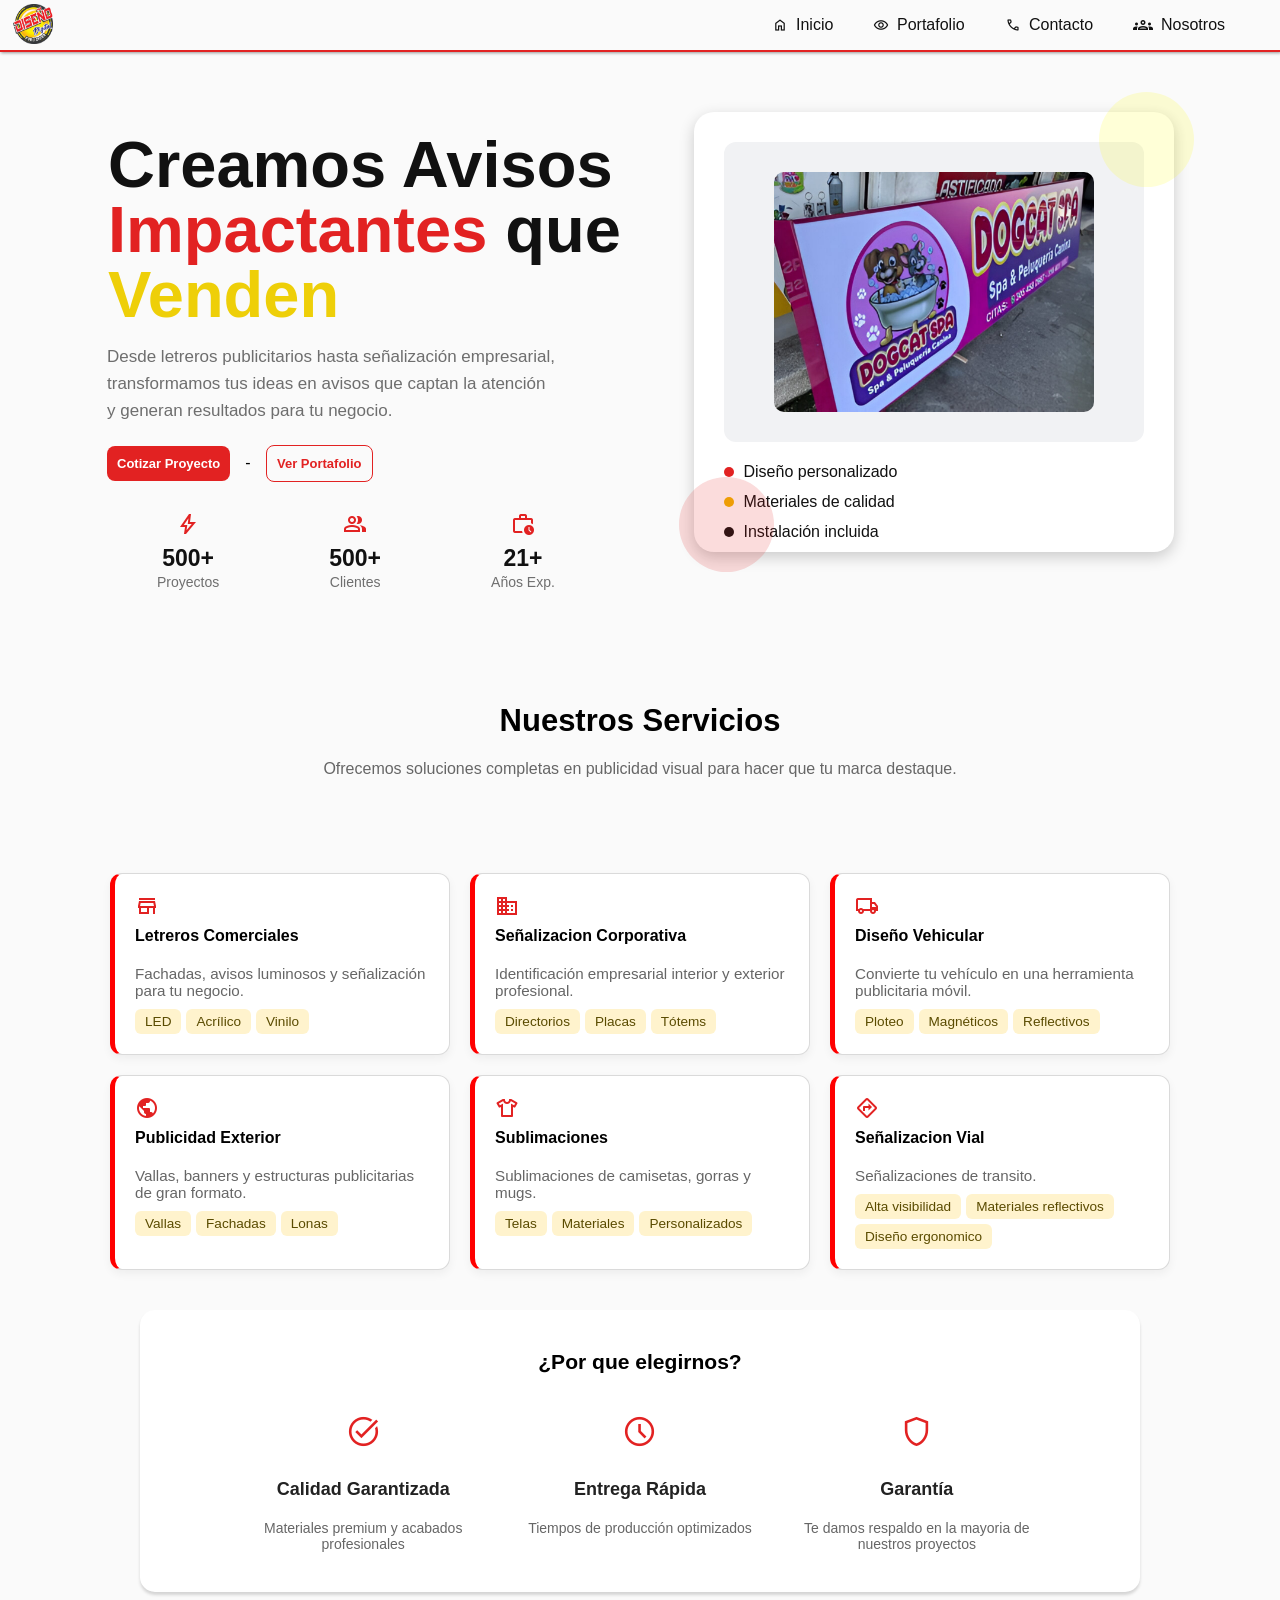
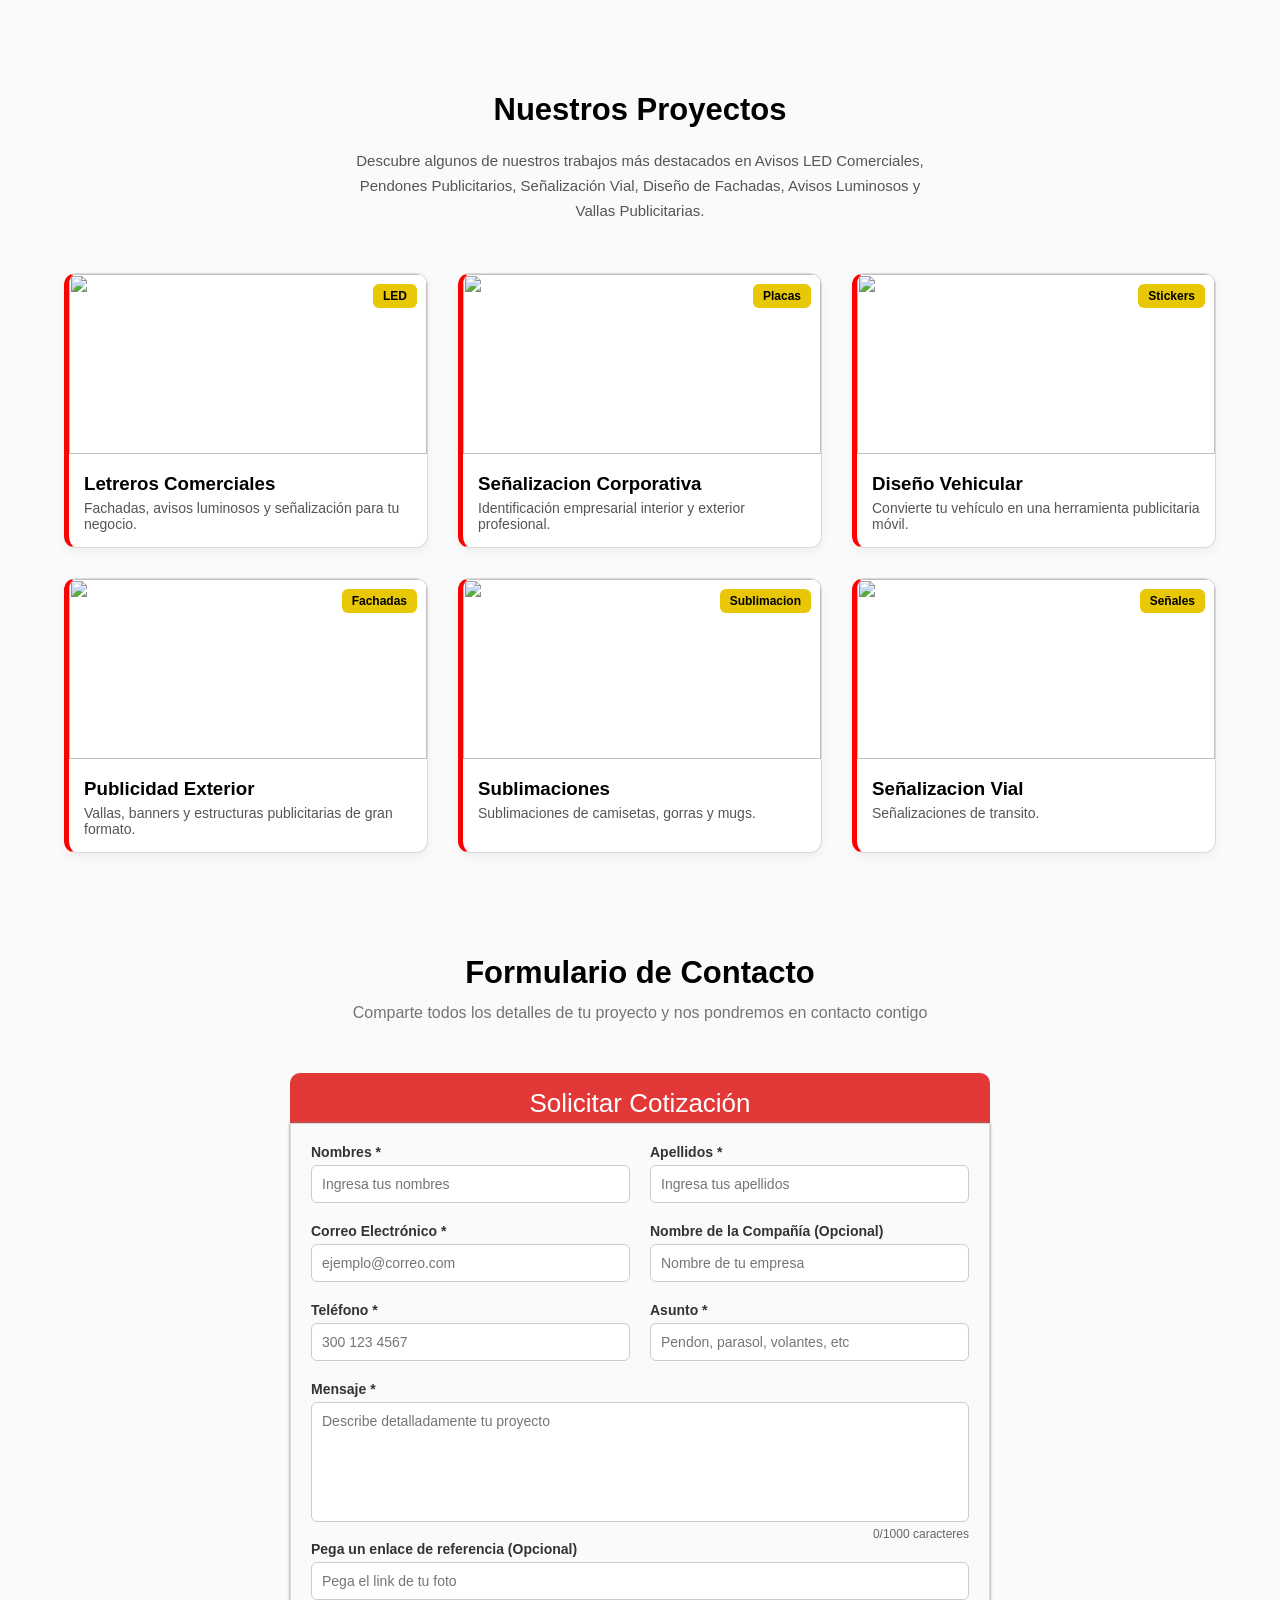
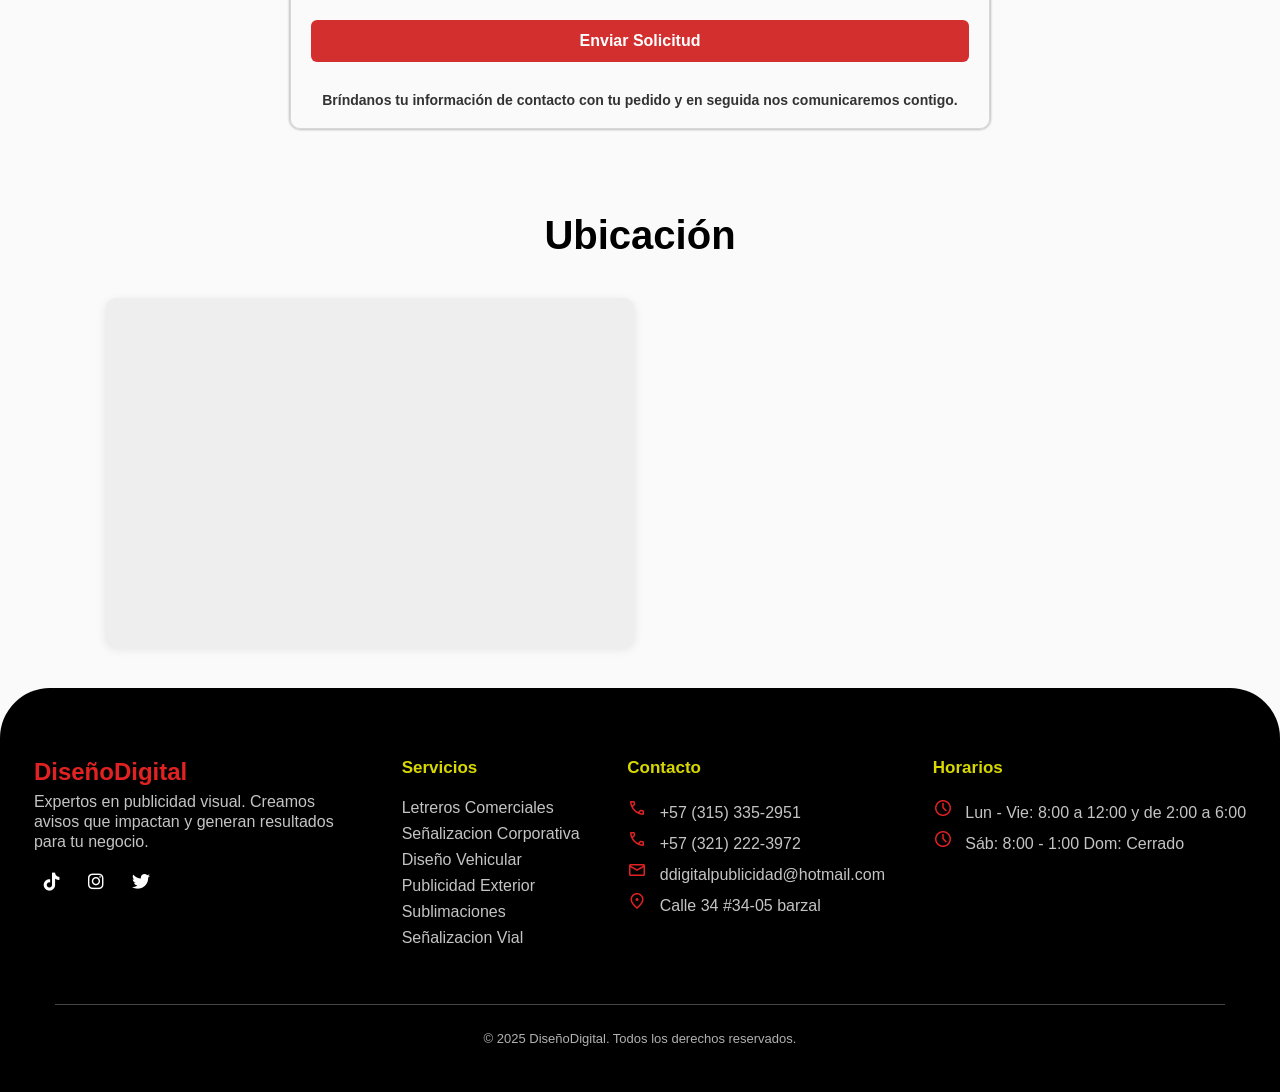
==== index.html @ 22e6c3ff "first commit" ====
<!DOCTYPE html>
<html lang="es">
<head>
    <meta charset="UTF-8">
    <meta name="viewport" content="width=device-width, initial-scale=1.0">
    <meta name="description" content="Agencia de Diseño digital empresa especializada en crear publicidad para tu empresa. Creamos experiencias únicas para tu marca.">
    <meta name="keywords" content="publicidad, marketing, marca, exposicion, llamativos, letreros, avisos, pendones, Señalizacion, diseño">
    <meta name="robots" content="index, follow">
    <meta name="author" content="Diseño Digital">
    <meta name="publisher" content="Diseño Digital">
    <!-- <link rel="canonical" href="https://tudominio.com/"> --> <!-- !IMPORTANTE -->
    <link href="https://fonts.googleapis.com/css2?family=Material+Symbols+Outlined" rel="stylesheet">
    <link href="https://unpkg.com/phosphor-icons@1.4.2/src/css/icons.css" rel="stylesheet">
    <title>Diseño Digital | Inicio</title>
    <script src="https://cdn.jsdelivr.net/npm/emailjs-com@3/dist/email.min.js"></script>
    <link rel="shortcut icon" href="/Imagenes/Logo.webp" type="image/x-icon">
    <link rel="stylesheet" href="https://cdnjs.cloudflare.com/ajax/libs/font-awesome/6.4.0/css/all.min.css">
    <link rel="stylesheet" href="/Styles/globals.css">
</head>
<body>
<!-- ?Comienza el header -->
<header class="head">
    <div class="logo">
        <a href="index.html">
            <img src="Imagenes/Logo-removebg-preview.webp" alt="">
        </a>
    </div>
    <nav class="navbar">
        <ul class="nav-links">
            <li><a href="index.html"><span class="material-symbols-outlined">home</span> Inicio</a></li>
            <li><a href="Portafolio.html"><span class="material-symbols-outlined">visibility</span> Portafolio</a></li>
            <li><a href="Contacto.html"><span class="material-symbols-outlined">call</span> Contacto</a></li>
            <li><a href="Nosotros.html"><span class="material-symbols-outlined">groups</span> Nosotros</a></li>
        </ul>
    </nav>
</header>
<!-- ?Termina el header -->
<!-- ?Comienza el section hero -->
    <section class="hero">
        <div class="container">
            <div class="hero-text">
                <h1 class="h1">
                Creamos Avisos<br>
                <span class="red">Impactantes</span> que<br>
                <span class="yellow">Venden</span>
                </h1>
                <p class="p-descripcion">
                    Desde letreros publicitarios hasta señalización empresarial,<br>
                    transformamos tus ideas en avisos que captan la atención<br>
                    y generan resultados para tu negocio.
                </p>
                <div class="buttons">
                    <a href="#Formulario" class="btn-primary">Cotizar Proyecto</a>
                    -
                    <a href="Portafolio.html" class="btn-outline">Ver Portafolio</a>
                </div>
                <div class="stats">
                    <div>
                        <span class="material-symbols-outlined">bolt</span>
                        <h2>500+</h2>
                        <p>Proyectos</p>
                    </div>
                    <div>
                        <span class="material-symbols-outlined">group</span>
                        <h2>500+</h2>
                        <p>Clientes</p>
                    </div>
                    <div>
                        <span class="material-symbols-outlined">work_history</span>
                        <h2>21+</h2>
                        <p>Años Exp.</p>
                    </div>
                </div>
            </div>
            <div class="hero-image">
                <div class="image-box">
                    <div class="image-placeholder">
                        <img class="img-prueba" src="Imagenes/prueba de imagen (1).jpg" alt="">
                        <!-- <img class="img-prueba" src="Imagenes/Logo-removebg-preview.webp"> -->
                    </div>
                    <div class="circulos">
                        <div class="rojo"></div>
                        <div class="amarillo"></div>
                    </div>
                    <ul class="features">
                        <li><span class="dot red-dot"></span> Diseño personalizado</li>
                        <li><span class="dot yellow-dot"></span> Materiales de calidad</li>
                        <li><span class="dot black-dot"></span> Instalación incluida</li>
                    </ul>
                </div>
            </div>
        </div>
    </section>
<!-- ?Termina el section hero -->
<!-- ?Comienza section servicios -->
<section>
    <div class="container">
        <div class="servicios-titulo">
            <h2>Nuestros Servicios</h2>
            <p>Ofrecemos soluciones completas en publicidad visual para hacer que tu marca destaque.</p>
        </div>
        <div class="servicios">
            <div class="card">
                <div class="material-symbols-outlined">store</div>
                    <h4>Letreros Comerciales</h4>
                    <p>Fachadas, avisos luminosos y señalización para tu negocio.</p>
                <div class="tags">
                    <span class="tag">LED</span>
                    <span class="tag">Acrílico</span>
                    <span class="tag">Vinilo</span>
                </div>
            </div>
            <div class="card">
                <div class="material-symbols-outlined">domain</div>
                    <h4>Señalizacion Corporativa</h4>
                    <p>Identificación empresarial interior y exterior profesional.</p>
                <div class="tags">
                    <span class="tag">Directorios</span>
                    <span class="tag">Placas</span>
                    <span class="tag">Tótems</span>
                </div>
            </div>
            <div class="card">
                <div class="material-symbols-outlined">local_shipping</div>
                    <h4>Diseño Vehicular</h4>
                    <p>Convierte tu vehículo en una herramienta publicitaria móvil.</p>
                <div class="tags">
                    <span class="tag">Ploteo</span>
                    <span class="tag">Magnéticos</span>
                    <span class="tag">Reflectivos</span>
                </div>
            </div>
            <div class="card">
                <div class="material-symbols-outlined">public</div>
                    <h4>Publicidad Exterior</h4>
                    <p>Vallas, banners y estructuras publicitarias de gran formato.</p>
                <div class="tags">
                    <span class="tag">Vallas</span>
                    <span class="tag">Fachadas</span>
                    <span class="tag">Lonas</span>
                </div>
            </div>
            <div class="card">
                <div class="material-symbols-outlined">apparel</div>
                    <h4>Sublimaciones</h4>
                    <p>Sublimaciones de camisetas, gorras y mugs.</p>
                <div class="tags">
                    <span class="tag">Telas</span>
                    <span class="tag">Materiales</span>
                    <span class="tag">Personalizados</span>
                </div>
            </div>
            <div class="card">
                <div class="material-symbols-outlined">directions</div>
                    <h4>Señalizacion Vial</h4>
                    <p>Señalizaciones de transito.</p>
                <div class="tags">
                    <span class="tag">Alta visibilidad</span>
                    <span class="tag">Materiales reflectivos</span>
                    <span class="tag">Diseño ergonomico</span>
                </div>
            </div>
        </div>
    </div>
    <div class="por-que-elegirnos">
        <div class="h3">
            <h3>¿Por que elegirnos?</h3>
        </div>
        <div class="beneficios">
            <div class="beneficio">
                <div class="material-symbols-outlined">task_alt</div>
                <h3>Calidad Garantizada</h3>
                <p>Materiales premium y acabados profesionales</p>
            </div>
            <div class="beneficio">
                <div class="material-symbols-outlined">schedule</div>
                <h3>Entrega Rápida</h3>
                <p>Tiempos de producción optimizados</p>
            </div>
            <div class="beneficio">
                <div class="material-symbols-outlined">shield</div>
                <h3>Garantía</h3>
                <p>Te damos respaldo en la mayoria de nuestros proyectos</p>
            </div>
        </div>
    </div>
</section>
<!-- ?Termina el section servicios -->
<!-- ?Comienza el portafolio -->
<section class="seccion-portafolio">
<div>
    <div class="portafolio-titulo">
        <h2>Nuestros Proyectos</h2>
        <p>Descubre algunos de nuestros trabajos más destacados en Avisos LED Comerciales, Pendones Publicitarios, Señalización Vial, Diseño de Fachadas, Avisos Luminosos y Vallas Publicitarias.</p>
    </div>
<div class="galeria">
    <div class="cards LED">
        <div class="card-header">
            <img src="https://picsum.photos/400/200?1" alt="">
            <span class="tag-portafolio">LED</span>
        </div>
        <div class="card-content">
            <h3>Letreros Comerciales</h3>
            <p>Fachadas, avisos luminosos y señalización para tu negocio.</p>
        </div>
    </div>
    <div class="cards Pendones">
        <div class="card-header">
            <img src="https://picsum.photos/400/200?2" alt="">
            <span class="tag-portafolio">Placas</span>
        </div>
        <div class="card-content">
            <h3>Señalizacion Corporativa</h3>
            <p>Identificación empresarial interior y exterior profesional.</p>
        </div>
    </div>
    <div class="cards Señalización">
        <div class="card-header">
            <img src="https://picsum.photos/400/200?3" alt="">
            <span class="tag-portafolio">Stickers</span>
        </div>
        <div class="card-content">
            <h3>Diseño Vehicular</h3>
            <p>Convierte tu vehículo en una herramienta publicitaria móvil.</p>
        </div>
    </div>
    <div class="cards Fachadas">
        <div class="card-header">
            <img src="https://picsum.photos/400/200?4" alt="">
            <span class="tag-portafolio">Fachadas</span>
        </div>
        <div class="card-content">
            <h3>Publicidad Exterior</h3>
            <p>Vallas, banners y estructuras publicitarias de gran formato.</p>
        </div>
    </div>
    <div class="cards Luminosos">
        <div class="card-header">
            <img src="https://picsum.photos/400/200?5" alt="">
            <span class="tag-portafolio">Sublimacion</span>
        </div>
        <div class="card-content">
            <h3>Sublimaciones</h3>
            <p>Sublimaciones de camisetas, gorras y mugs.</p>
        </div>
    </div>
    <div class="cards Vallas">
        <div class="card-header">
            <img src="https://picsum.photos/400/200?6" alt="">
            <span class="tag-portafolio">Señales</span>
        </div>
        <div class="card-content">
            <h3>Señalizacion Vial</h3>
            <p>Señalizaciones de transito.</p>
        </div>
    </div>
</div>
</div>
</section>
<!-- ?Termina el portafolio -->
<!-- ?Comienza el formulario -->
<section class="seccion-formulario" id="Formulario">
    <div class="div-container">
        <div class="div-form">
            <h2>Formulario de Contacto</h2>
            <p>Comparte todos los detalles de tu proyecto y nos pondremos en contacto contigo</p>
        </div>
        <div class="div-form-header">
            <h4>Solicitar Cotización</h4>
        </div>
        <form id="contact-form" enctype="multipart/form-data" method="post">
        <div class="form-group">
            <label for="nombres">Nombres *</label>
            <input type="text" id="nombre" name="nombre" placeholder="Ingresa tus nombres" required>
        </div>
        <div class="form-group">
            <label for="apellidos">Apellidos *</label>
            <input type="text" id="apellidos" name="apellidos" placeholder="Ingresa tus apellidos" required>
        </div>
        <div class="form-group">
            <label for="correo">Correo Electrónico *</label>
            <input type="email" id="correo" name="correo" placeholder="ejemplo@correo.com" required>
        </div>
        <div class="form-group">
            <label for="empresa">Nombre de la Compañía (Opcional)</label>
            <input type="text" id="compañia" name="compañia" placeholder="Nombre de tu empresa">
        </div>
        <div class="form-group">
            <label for="telefono">Teléfono *</label>
            <input type="tel" id="telefono" name="telefono" placeholder="300 123 4567" required>
        </div>
        <div class="form-group">
            <label for="asunto">Asunto *</label>
            <input type="text" id="asunto" name="asunto" placeholder="Pendon, parasol, volantes, etc" required>
        </div>
        <div class="form-group full-width">
        <label for="mensaje">Mensaje *</label>
        <textarea id="mensaje-textarea" name="mensaje" maxlength="1000" placeholder="Describe detalladamente tu proyecto" required></textarea>
        <div class="char-counter" id="char-counter">0/1000 caracteres</div>
        <div class="form-group">
            <label for="enlace">Pega un enlace de referencia (Opcional)</label>
            <input type="text" id="enlace" name="enlace" placeholder="Pega el link de tu foto">
        </div>
        </div>
            <button class="btn-form" type="submit">Enviar Solicitud</button>
        <p class="final-message">
        Bríndanos tu información de contacto con tu pedido y en seguida nos comunicaremos contigo.</p>
        </form>
        <script src="/js/Funcionamiento.js"></script>
    </div>
</section>
<!-- ?Termina el formulario -->
<!-- ?Comienza el mapa -->
<section class="map-container">
    <h2>Ubicación</h2>
    <div class="div-map-container">
        <iframe class="map" src="https://www.google.com/maps/embed?pb=!1m18!1m12!1m3!1d351.73042474613504!2d-73.63704485001657!3d4.146339241374393!2m3!1f0!2f0!3f0!3m2!1i1024!2i768!4f13.1!3m3!1m2!1s0x8e3e2de408b732e1%3A0xb4b794374e6c9502!2sDise%C3%B1o%20Digital!5e0!3m2!1ses-419!2sco!4v1756250403348!5m2!1ses-419!2sco" width="600" height="450" style="border:0;" allowfullscreen="" loading="lazy" referrerpolicy="no-referrer-when-downgrade">
        </iframe>
        <img class="img-section-map" src="https://picsum.photos/600/400?random=1" alt="">
    </div>
</section>
<!-- ?Termina el mapa -->
<!-- ?Comienza el footer -->
<footer class="footer">
    <div class="footer-container">
        <div class="footer-section">
            <h2 class="h2-logo">DiseñoDigital</h2>
            <p class="footer-p">Expertos en publicidad visual. Creamos avisos que impactan y generan resultados para tu negocio.</p>
            <div class="social-icons">
                <div><a href="#"><i class="fa-brands fa-tiktok"></i></a></div>
                <div><a href="#"><i class="fab fa-instagram"></i></a></div>
                <div><a href="#"><i class="fab fa-twitter"></i></a></div>
            </div>
        </div>
        <div class="footer-section">
            <h3>Servicios</h3>
            <ul>
            <li>Letreros Comerciales</li>
            <li>Señalizacion Corporativa</li>
            <li>Diseño Vehicular</li>
            <li>Publicidad Exterior</li>
            <li>Sublimaciones</li>
            <li>Señalizacion Vial</li>
            </ul>
        </div>
        <div class="footer-section">
            <h3>Contacto</h3>
            <p><i class="material-symbols-outlined">call</i> +57 (315) 335-2951</p>
            <p><i class="material-symbols-outlined">call</i> +57 (321) 222-3972</p>
            <p><i class="material-symbols-outlined">mail</i> ddigitalpublicidad@hotmail.com</p>
            <p><i class="material-symbols-outlined">location_on</i> Calle 34 #34-05 barzal</p>
        </div>
        <div class="footer-section">
            <h3>Horarios</h3>
            <p><i class="material-symbols-outlined">schedule</i> Lun - Vie: 8:00 a 12:00 y de 2:00 a 6:00</p>
            <p><i class="material-symbols-outlined">schedule</i> Sáb: 8:00 - 1:00 Dom: Cerrado</p>
        </div>
        <div class="copyright">
        <p class="copyright-p">© 2025 DiseñoDigital. Todos los derechos reservados.</p>
        </div>
    </div>
</footer>
<!-- ?Termina el footer -->
</body>
</html>
---- Styles/globals.css ----
html {
    scroll-behavior: smooth;
}

* {
    margin: 0;
    padding: 0;
    box-sizing: border-box;
    font-family: sans-serif;
    font-optical-sizing: auto;
}

body {
    background-color: #fafafa;
    min-height: 100vh;
}

header {
    box-shadow: 1px 1px 3px rgb(152, 150, 150);
    border-bottom: 2px solid #e22222;
}

.head img {
    position: absolute;
    margin: 4px 11px 0 13px;
    height: 40px;
    width: 40px;
}

.nav-links .material-symbols-outlined {
    font-size: 16px;
}

.navbar {
    max-width: 1200px;
    margin: auto;
    padding: 15px;
    display: flex;
    justify-content: space-between;
    justify-content: flex-end;
    align-items: center;
}

.nav-links {
    list-style: none;
    display: flex;
    gap: 40px;
}

.nav-links a {
    text-decoration: none;
    font-weight: 100;
    color: #111;
    font-size: 16px;
    display: flex;
    align-items: center;
    gap: 8px;
    transition: color 0.2s ease;
    transition: transform 0.2s ease;
    touch-action: manipulation;
    will-change: transform;
}

.nav-links a:hover {
    color: #e22222;
    transform: scale(1.20);
}

.nav-links li:last-child .material-symbols-outlined {
    font-size: 20px;
}

.hero {
    padding: 60px 20px;
    width: 100%;
}

.container {
    max-width: 1200px;
    margin: auto;
    display: flex;
    align-items: center;
    justify-content: space-between;
    flex-wrap: wrap;
    gap: 40px;
}

.hero-text {
    flex: 1;
    padding-left: 67px;
    min-width: 320px;
}

.hero-text h1 {
    font-size: 65px;
    line-height: 1;
    color: #111;
    margin-top: -10px;
    margin-bottom: 15px;
    padding: 1px 1px;
    font-weight: bold;
}

.hero-text .red {
    color: #e22222;
}

.hero-text .yellow {
    color: #eecf08;
}

.hero-text p {
    color: #555555da;
    font-size: 17px;
    line-height: 1.6;
    margin-bottom: 20px;
}

.buttons {
    display: flex;
    gap: 15px;
    margin-bottom: 40px;
    align-items: center;
}

.btn-primary {
    background-color: #e22222;
    color: white;
    padding: 10px 10px;
    border: none;
    border-radius: 8px;
    text-decoration: none;
    font-weight: bold;
    font-size: 13px;
    transition: transform 0.2s ease;
    touch-action: manipulation;
    will-change: transform;
}

.btn-primary:hover {
    transform: scale(1.08);
    box-shadow: rgba(0, 0, 0, 0.25) 0 8px 15px;
}

.btn-primary:active {
    transform: translateY(0);
}

.btn-outline {
    border: 1px solid #e22222;
    color: #e22222;
    padding: 10px 10px;
    border-radius: 8px;
    text-decoration: none;
    font-weight: bold;
    font-size: 13px;
    transition: transform 0.2s ease;
    touch-action: manipulation;
    will-change: transform;
}

.btn-outline:hover {
    transform: scale(1.08);
    box-shadow: rgba(0, 0, 0, 0.25) 0 8px 15px;
}

.btn-outline:active {
    transform: translateY(0);
}

.stats {
    display: flex;
    gap: 110px;
    margin: -10px 120px 30px 50px;
}

.stats .material-symbols-outlined {
    color: #e22222;
}

.stats div {
    text-align: center;
}

.stats h2 {
    color: #111;
    font-size: 23px;
    margin: 10px 0 5px;
    line-height: 0.7;
}

.stats p {
    font-size: 14px;
    color: #555555d8;
    white-space: nowrap;
}

.hero-image {
    flex: 1;
    min-width: 320px;
    position: relative;
    z-index: 20;
}

.image-box {
    max-height: 440px;
    max-width: 480px;
    margin-bottom: 120px;
    background-color: white;
    border-radius: 20px;
    padding: 30px;
    box-shadow: 0px 5px 15px rgba(0, 0, 0, 0.192);
}

.image-placeholder {
    background-color: #f1f2f4;
    height: 300px;
    width: 420px;
    border-radius: 12px;
    display: flex;
    align-items: center;
    justify-content: center;
    font-size: 48px;
    color: #aaa;
    margin-bottom: 20px;
}

.circulos {
    position: relative;
    border-radius: 50%;
    opacity: 0.16;
}

.rojo {
    width: 95px;
    height: 95px;
    background-color: #e22222;
    position: absolute;
    bottom: -110px;
    left: -45px;
    border-radius: 100%;
    z-index: 10;
}

.amarillo {
    width: 95px;
    height: 95px;
    background-color: yellow;
    position: absolute;
    top: -370px;
    right: -50px;
    border-radius: 100%;
    z-index: 10;
}

.img-prueba {
    max-height: 300px;
    max-width: 320px;
    margin: auto;
    border-radius: 10px;
}

.features {
    list-style: none;
    padding-left: 0;
}

.features li {
    display: flex;
    align-items: center;
    margin-bottom: 10px;
    color: #111;
}

.dot {
    width: 10px;
    height: 10px;
    border-radius: 50%;
    margin-right: 10px;
}

.red-dot {
    background-color: #e22222;
}

.yellow-dot {
    background-color: #f0b500;
}

.black-dot {
    background-color: #111;
}

.servicios-titulo {
    margin: auto;
    margin-top: -35px;
    text-align: center;
    line-height: 48px;
}

.servicios-titulo h2 {
    font-size: 31px;
}

.servicios-titulo p {
    color: #666666;
}

.servicios {
    display: grid;
    grid-template-columns: repeat(auto-fit, minmax(280px, 1fr));
    gap: 20px;
    max-width: 1100px;
    margin: 40px auto;
    padding: 0 20px;
    z-index: 20;
}

.card {
    background: white;
    padding: 20px;
    border-radius: 12px;
    text-align: left;
    box-shadow: 0 4px 10px rgba(0,0,0,0.05);
    position: relative;
    border: 1px solid rgb(218, 218, 218);
    border-left: 5px solid red;
    transition: transform 0.2s ease;
}

.card .material-symbols-outlined {
    color: #e22222;
}

.card:hover {
    transform: translateY(-5px);
}

.card h4 {
    margin: 5px 0;
    font-size: 1rem;
    padding-bottom: 15px;
}

.card p {
    font-size: 0.95rem;
    color: #666;
    margin-bottom: 10px;
    }

.tags {
    display: flex;
    flex-wrap: wrap;
    gap: 5px;
}

.tag {
    background: #fff3cd;
    padding: 5px 10px;
    border-radius: 6px;
    font-size: 0.85rem;
    color: #5a4b00;
}

.h3 {
    margin-bottom: 40px;
    font-size: 18px;
}

.por-que-elegirnos {
    text-align: center;
    padding: 40px 0;
    width: 1000px;
    margin: auto;
    background-color: #ffffff;
    border-radius: 15px;
    box-shadow: 0 3px 3px rgb(213, 213, 213);
}

.por-que-elegirnos h2 {
    font-size: 28px;
    margin-bottom: 30px;
    color: #333;
}

.beneficios {
    display: flex;
    justify-content: center;
    gap: 40px;
    flex-wrap: wrap;
}

.beneficio {
    max-width: 250px;
    text-align: center;
}

.beneficio img {
    width: 60px;
    height: 60px;
    margin-bottom: 15px;
}

.beneficio h3 {
    font-size: 18px;
    margin-bottom: 10px;
    color: #222;
}

.beneficio p {
    font-size: 14px;
    color: #666;
    text-align: center;
    padding-top: 10px;
}

.beneficio .material-symbols-outlined {
    color: #e22222;
    font-size: 35px;
    margin-bottom: 30px;
}

.div-container {
    width: 800px;
    height: 800px;
    margin: auto;
    margin-top: 80px;
    margin-bottom: 60px;
    text-align: center;
}

.div-form {
    text-align: center;
    margin: 40px;
    margin-top: 100px;
    line-height: 40px;
}

.div-form h2 {
    font-size: 31px;
}

.div-form p {
    color: #747474;
}

.div-form-header {
    width: 700px;
    height: 50px;
    background: #e33838;
    color: #fff;
    text-align: center;
    margin: auto;
    padding-top: 15px;
    font-size: 20px;
    border-top-right-radius: 10px;
    border-top-left-radius: 10px;
}

.div-form-header h4 {
    font-weight: 100;
    font-size: 26px;
}

form {
    padding: 20px;
    display: grid;
    grid-template-columns: 1fr 1fr;
    gap: 20px;
    width: 700px;
    margin: auto;
    border: 1px solid rgb(216, 216, 216);
    border-bottom-left-radius: 10px;
    border-bottom-right-radius: 10px;
    box-shadow: 0px 0px 3px gray;
}

.form-group {
    display: flex;
    flex-direction: column;
}

.form-group label {
    font-weight: bold;
    margin-bottom: 5px;
    color: #333;
    font-size: 14px;
    text-align: left;
}

.form-group input,
.form-group textarea {
    padding: 10px;
    border: 1px solid #ccc;
    border-radius: 6px;
    font-size: 14px;
    outline: none;
    transition: border 0.3s;
}

.form-group input:focus,
.form-group textarea:focus {
    border-color: #d32f2f;
}

.full-width {
    grid-column: span 2;
}

textarea {
    resize: none;
    height: 120px;
}

.char-counter {
    text-align: right;
    font-size: 12px;
    color: #666;
    margin-top: 5px;
}

button {
    background: #d32f2f;
    color: white;
    border: none;
    padding: 12px;
    border-radius: 6px;
    cursor: pointer;
    font-size: 16px;
    font-weight: bold;
    grid-column: span 2;
    transition: transform 0.2s ease;
    touch-action: manipulation;
    will-change: transform;
}

.btn-form:hover {
    background: #c52929;
    transform: scale(1.03);
}

.btn-form:active {
    transform: translateY(0);
}


.final-message {
    grid-column: span 2;
    text-align: center;
    margin-top: 10px;
    font-size: 14px;
    color: #333;
    font-weight: bold;
}

.form-group input:hover,
.form-group textarea:hover {
    border-color: #ffcc00;
    box-shadow: 0 0 6px #ffcc00;
}


.footer {
    background-color: #000;
    color: #fff;
    margin-top: 30px;
    padding: 40px 20px;
    font-family: Arial, sans-serif;
    border-top-left-radius: 50px;
    border-top-right-radius: 50px;
}

.footer-container {
    display: flex;
    flex-wrap: wrap;
    justify-content: space-around;
    gap: 20px;
}

.footer-section {
    max-width: 320px;
}

.footer-section .footer-p {
    line-height: 20px;
}

.h2-logo {
    color: #e22222;
    margin-top: 30px;
}

.footer-section h3 {
    color: rgb(216, 216, 0);
    margin-top: 30px;
    margin-bottom: 20px;
    font-size: 17px;
}

.footer-section ul {
    list-style: none;
    padding: 0;
}

.footer-section p, li {
    color: #c4c4c4;
    line-height: 20px;
}

.footer-section .material-symbols-outlined {
    font-size: 20px;
    color: #e22222;
}

.footer-section ul li {
    margin-bottom: 6px;
}

.social-icons {
    margin-top: 20px;
    display: flex;
    flex-direction: row;
}

.social-icons a {
    color: white;
    margin: 10px;
    font-size: 18px;
}

.quote-btn {
    background-color: red;
    color: white;
    padding: 10px 20px;
    border: none;
    margin-top: 10px;
    cursor: pointer;
}

.quote-btn:hover {
    background-color: darkred;
}

.footer p {
    margin: 6px 0;
}

.footer i {
    margin-right: 8px;
}

.copyright {
    border-top: 0.01px solid rgb(70, 70, 70);
    width: 1170px;
    margin-top: 30px;
}

.copyright-p {
    padding-top: 20px;
    color: #b1b1b1;
    text-align: center;
    font-size: 13px;
}

.map-container h2 {
    text-align: center;
    font-size: 40px;
}

.div-map-container {
    display: flex;
    justify-content: center;
    align-items: center;
    gap: 40px; /* Espacio entre los elementos */
    margin: 40px auto;
    width: 100%;
    max-width: 1100px;
}

.img-section-map {
    flex: 1;
    max-width: 500px;
    text-align: center;
    border-radius: 10px;
    transition: transform 0.4s ease;
}

.img-section-map:hover {
    transform: scale(1.05);
}

.map {
    flex: 2;
    min-width: 350px;
    max-width: 530px;
    height: 350px; 
    background: #eee; 
    border-radius: 12px;
    box-shadow: 0 2px 10px rgba(0,0,0,0.08);
    display: flex;
    align-items: center;
    justify-content: center;
}

.portafolio-titulo {
    width: 600px;
    margin: auto;
    text-align: center;
    margin-top: 100px;
    margin-bottom: 50px;
}

.portafolio-titulo h2 {
    font-size: 31px;
}

.portafolio-titulo p {
    padding-top: 20px;
    color: #555;
    font-size: 15px;
    line-height: 25px;
}

.galeria {
    display: grid;
    grid-template-columns: repeat(auto-fit, minmax(280px, 1fr));
    gap: 30px;
    width: 90%;
    margin: auto;
}

.cards.LED, .cards.Pendones, .cards.Señalización, .cards.Fachadas, .cards.Luminosos, .cards.Vallas  {
    padding: 0;
}

.cards {
    background: #fff;
    border-radius: 12px;
    overflow: hidden;
    box-shadow: 0 2px 10px rgba(0,0,0,0.1);
    border: 1px solid rgb(218, 218, 218);
    border-left: 5px solid red;
    text-align: left;
    box-shadow: 0 4px 10px rgba(0,0,0,0.05);
}

.cards img {
    width: 100%;
    height: 180px;
    object-fit: cover;
    transition: transform 0.4s ease;
}

.cards:hover img {
    transform: scale(1.1);
}

.card-content {
    padding: 15px;
}

.card-content h3 {
    margin: 0 0 5px;
}

.card-content p {
    color: #555;
    font-size: 14px;
}

.tag-portafolio {
    position: absolute;
    top: 10px;
    right: 10px;
    background: rgb(232, 199, 7);
    padding: 5px 10px;
    font-size: 12px;
    border-radius: 6px;
    font-weight: bold;
}

.card-header {
    position: relative;
}
/*
@media (max-width: 670px) {
    .nav-links {
        position: fixed;
        top: 0;
        left: -100%;
        width: 250px;
        height: 100%;
        background: #fff;
        flex-direction: column;
        align-items: flex-start;
        padding: 60px 20px;
        gap: 20px;
        transition: left 0.3s ease;
    }

    .nav-links.show {
        left: 0;
    }

    .menu-btn {
        display: block;
    }
}

.menu-toggle {
    display: none;
    font-size: 1.8rem;
    background: none;
    border: none;
    cursor: pointer;
}
*/
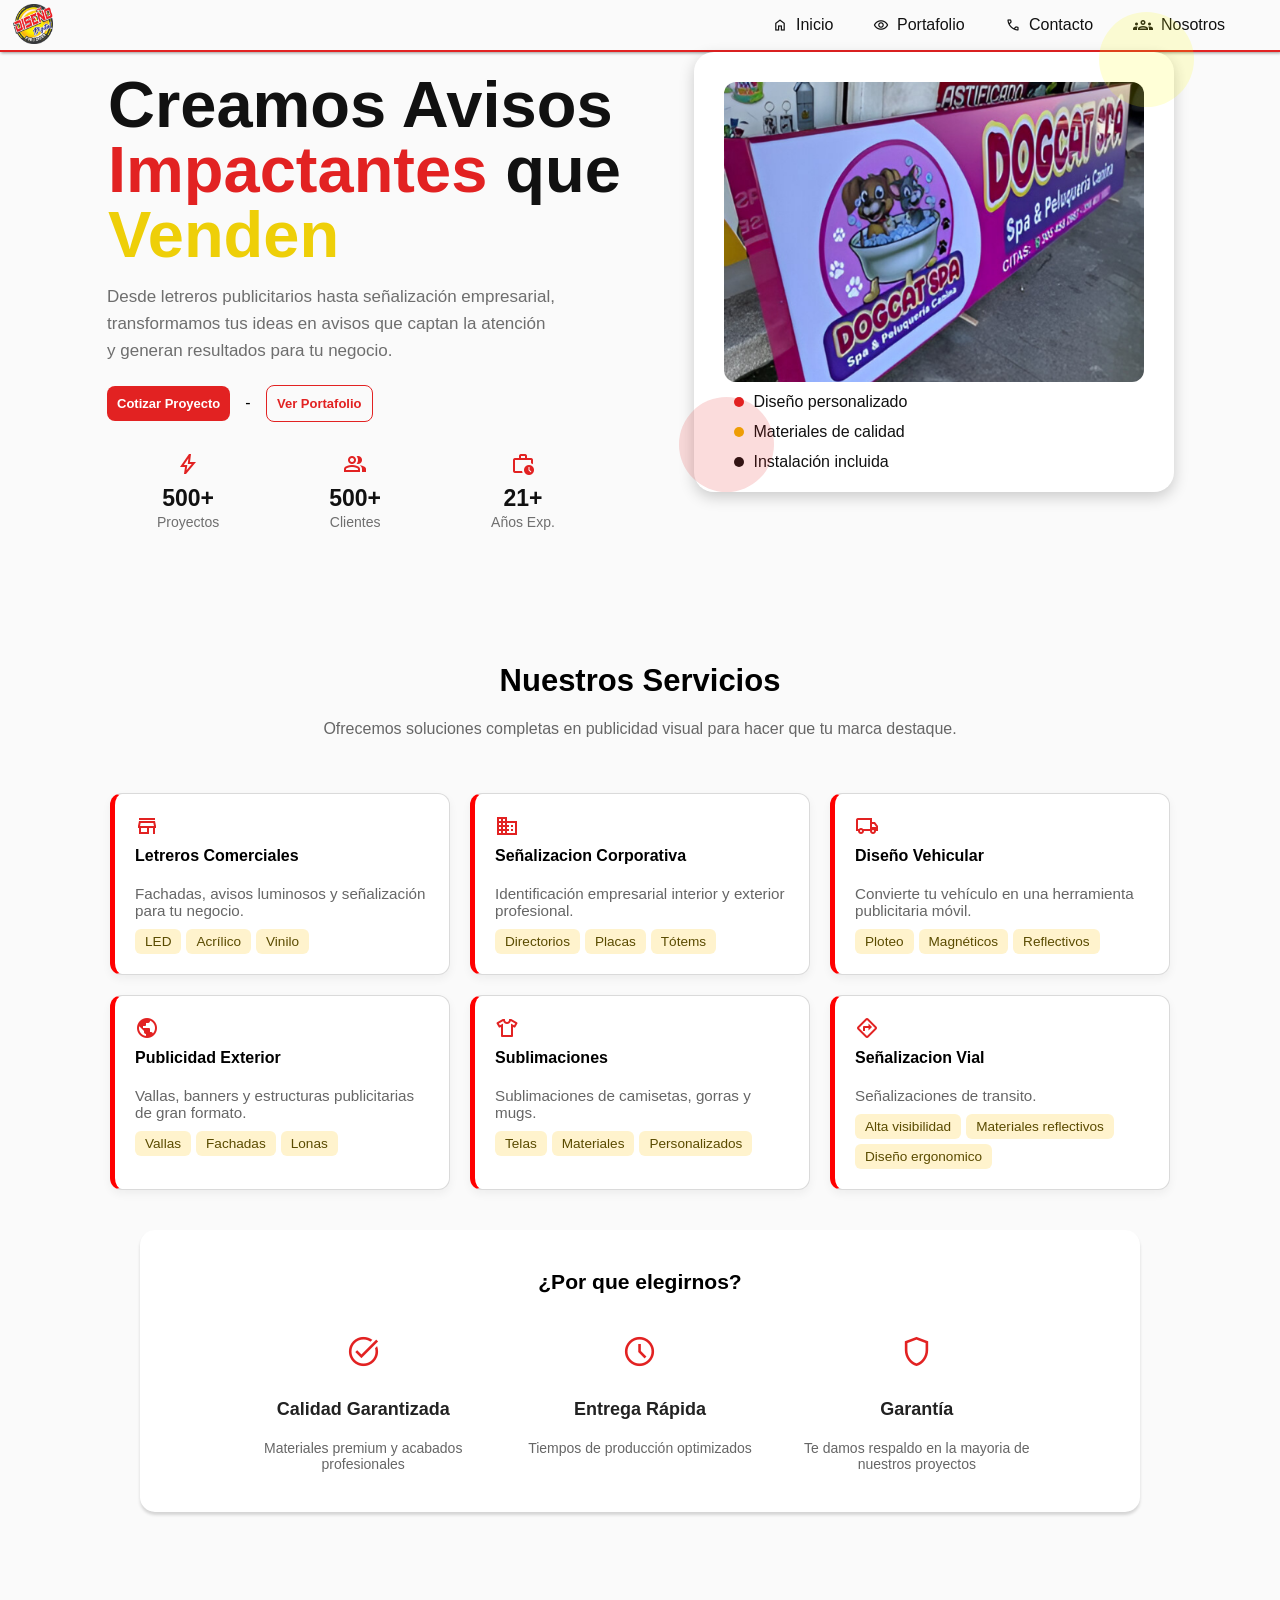
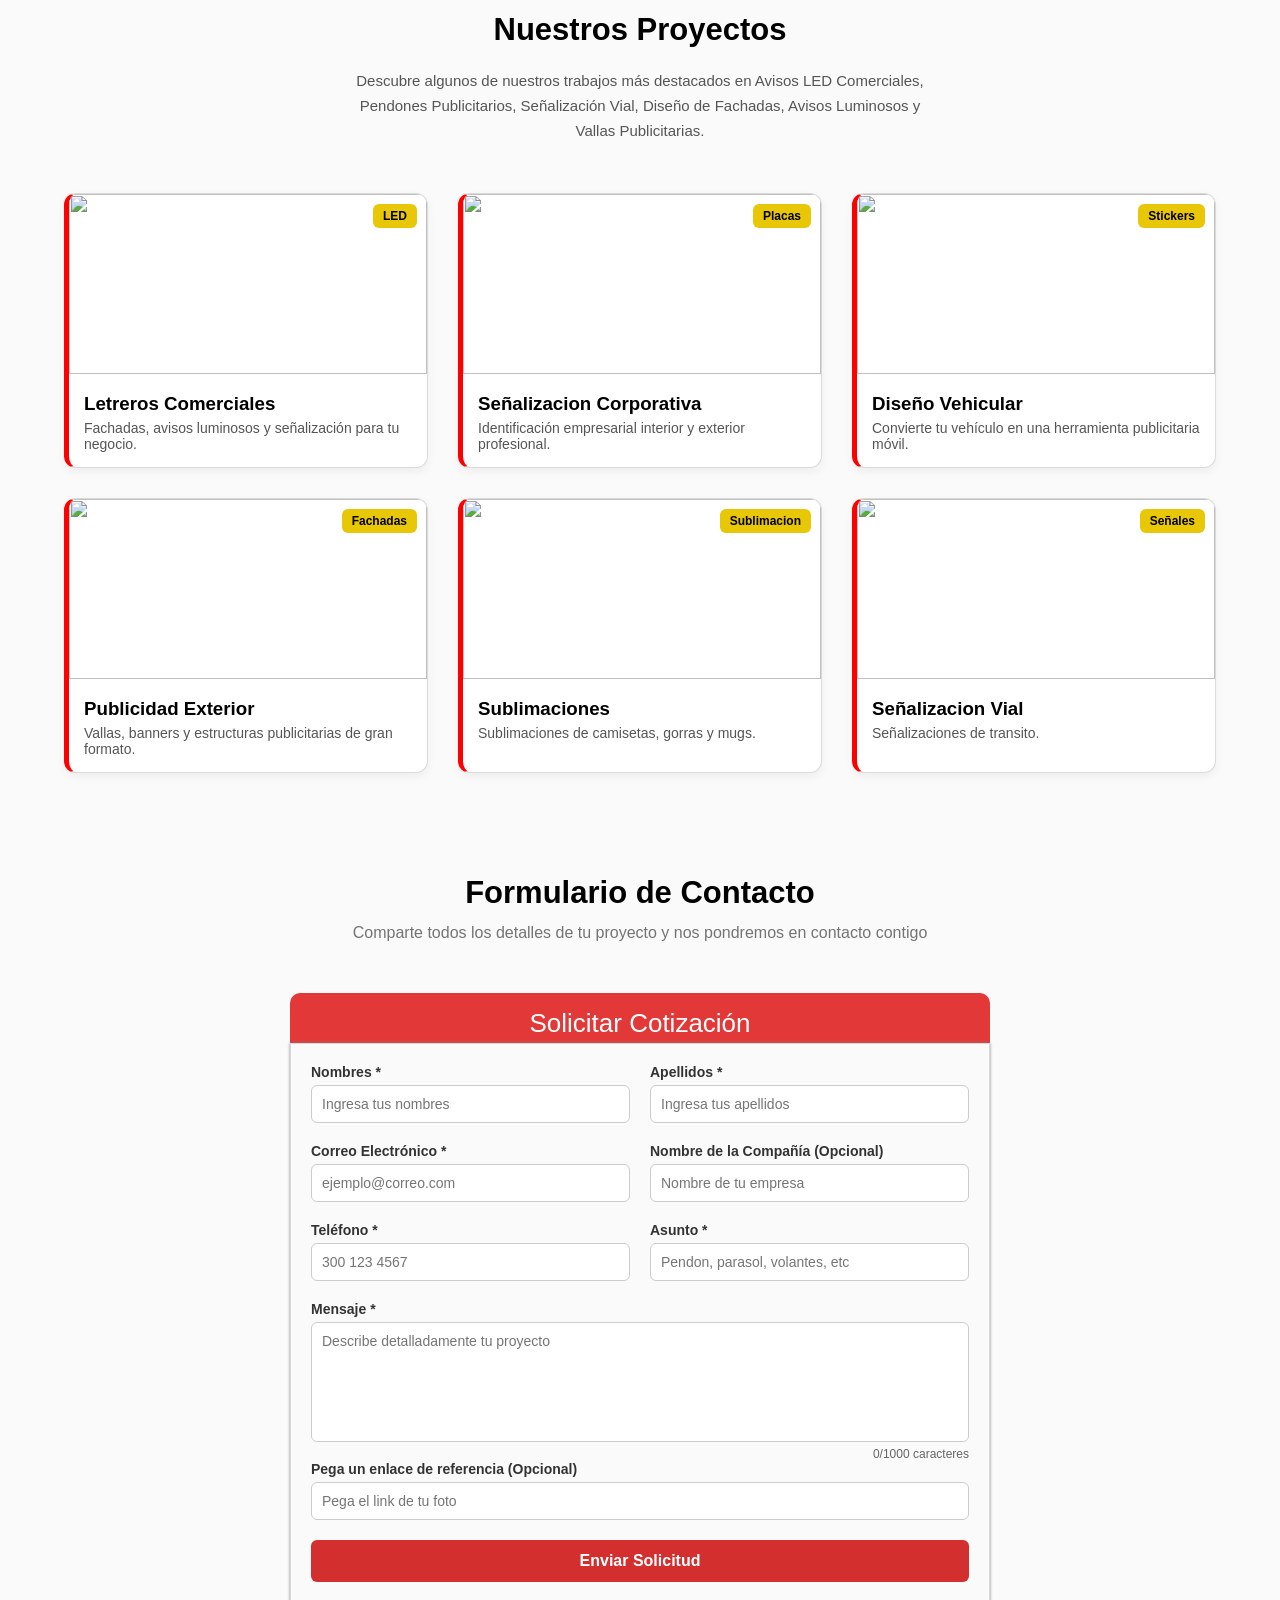
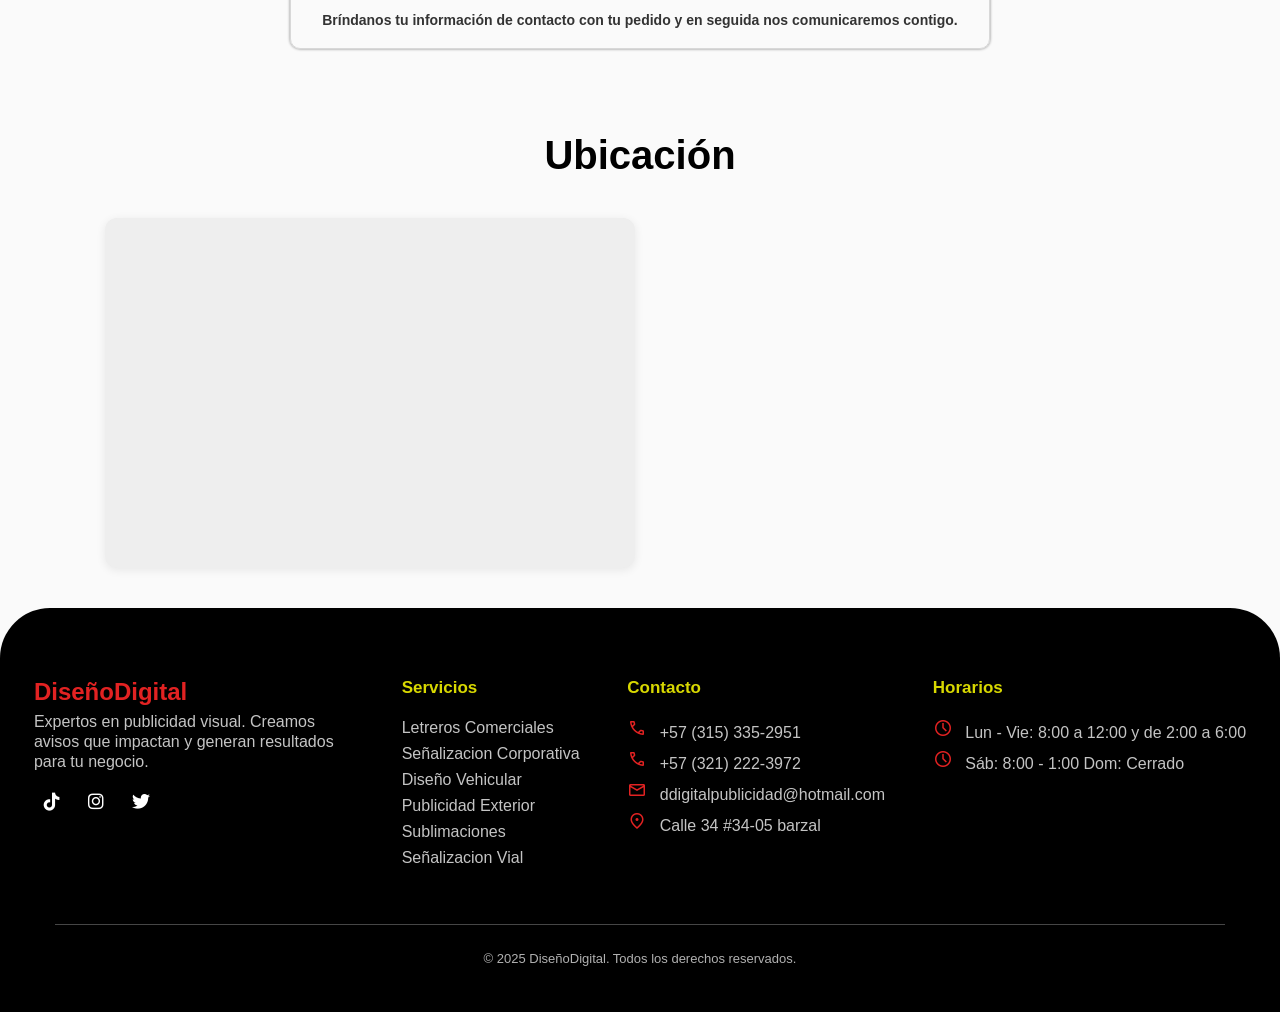
==== commit 2d6c24d9: "fix hero image container and responsive layout" ====
--- a/index.html
+++ b/index.html
@@ -15,7 +15,7 @@
     <script src="https://cdn.jsdelivr.net/npm/emailjs-com@3/dist/email.min.js"></script>
     <link rel="shortcut icon" href="/Imagenes/Logo.webp" type="image/x-icon">
     <link rel="stylesheet" href="https://cdnjs.cloudflare.com/ajax/libs/font-awesome/6.4.0/css/all.min.css">
-    <link rel="stylesheet" href="/Styles/globals.css">
+    <link rel="stylesheet" href="Styles/globals.css">
 </head>
 <body>
 <!-- ?Comienza el header -->
@@ -94,7 +94,7 @@
 <!-- ?Termina el section hero -->
 <!-- ?Comienza section servicios -->
 <section>
-    <div class="container">
+    <div>
         <div class="servicios-titulo">
             <h2>Nuestros Servicios</h2>
             <p>Ofrecemos soluciones completas en publicidad visual para hacer que tu marca destaque.</p>
--- a/Styles/globals.css
+++ b/Styles/globals.css
@@ -70,10 +70,17 @@
     font-size: 20px;
 }
 
-.hero {
+/*VIEJO=> .hero {
     padding: 60px 20px;
     width: 100%;
-}
+} */
+
+/* NUEVO */
+.hero {
+  position: relative;
+  margin-bottom: 80px;
+}
+
 
 .container {
     max-width: 1200px;
@@ -81,9 +88,24 @@
     display: flex;
     align-items: center;
     justify-content: space-between;
-    flex-wrap: wrap;
+    flex-wrap: wrap; /* OJO ACA */
     gap: 40px;
 }
+
+/* CONTAINER QUE RECOMIENDO */
+/* .container {
+  max-width: 1200px;
+  margin: 0 auto;
+  padding: 0 20px;
+  display: flex;
+  align-items: center;
+  justify-content: space-between;
+  gap: 40px;
+} */
+    /* ¿POR QUE?
+    padding: 0 20px → evita que el contenido “toque” los bordes en móvil
+    margin: 0 auto → más estándar que solo auto
+    ❌ flex-wrap: wrap → mejor manejar el wrap por media query, no siempre */
 
 .hero-text {
     flex: 1;
@@ -213,16 +235,13 @@
 }
 
 .image-placeholder {
-    background-color: #f1f2f4;
-    height: 300px;
-    width: 420px;
-    border-radius: 12px;
-    display: flex;
-    align-items: center;
-    justify-content: center;
-    font-size: 48px;
-    color: #aaa;
-    margin-bottom: 20px;
+  background-color: #f1f2f4;
+  height: 300px;
+  width: 100%;
+  border-radius: 12px;
+  overflow: hidden;         /* recorta imagen dentro del marco */
+  position: relative;       /* por si después ponés overlays */
+  display: block;           /* no hace falta flex acá */
 }
 
 .circulos {
@@ -253,12 +272,22 @@
     z-index: 10;
 }
 
-.img-prueba {
+/* VIEJO => .img-prueba {
     max-height: 300px;
     max-width: 320px;
     margin: auto;
     border-radius: 10px;
-}
+} */
+
+/* NUEVO */
+.img-prueba {
+  width: 100%;
+  height: 100%;
+  object-fit: cover;        /* llena el marco sin deformar */
+  display: block;
+}
+
+
 
 .features {
     list-style: none;
@@ -268,7 +297,7 @@
 .features li {
     display: flex;
     align-items: center;
-    margin-bottom: 10px;
+    margin: 10px;
     color: #111;
 }
 
@@ -322,7 +351,7 @@
     border-radius: 12px;
     text-align: left;
     box-shadow: 0 4px 10px rgba(0,0,0,0.05);
-    position: relative;
+    /* position: relative; */
     border: 1px solid rgb(218, 218, 218);
     border-left: 5px solid red;
     transition: transform 0.2s ease;
@@ -370,7 +399,7 @@
 .por-que-elegirnos {
     text-align: center;
     padding: 40px 0;
-    width: 1000px;
+    width: 1000px; /* NO DAR ANCHO FIJO */
     margin: auto;
     background-color: #ffffff;
     border-radius: 15px;
@@ -651,7 +680,7 @@
 
 .copyright {
     border-top: 0.01px solid rgb(70, 70, 70);
-    width: 1170px;
+    width: 1170px; /* NO DAR ANCHO FIJO */
     margin-top: 30px;
 }
 
@@ -691,7 +720,7 @@
 
 .map {
     flex: 2;
-    min-width: 350px;
+    min-width: 350px; /* NO DAR ANCHO MINIMO */
     max-width: 530px;
     height: 350px; 
     background: #eee; 
@@ -782,36 +811,280 @@
 .card-header {
     position: relative;
 }
-/*
-@media (max-width: 670px) {
-    .nav-links {
-        position: fixed;
-        top: 0;
-        left: -100%;
-        width: 250px;
-        height: 100%;
-        background: #fff;
-        flex-direction: column;
-        align-items: flex-start;
-        padding: 60px 20px;
-        gap: 20px;
-        transition: left 0.3s ease;
-    }
-
-    .nav-links.show {
-        left: 0;
-    }
-
-    .menu-btn {
-        display: block;
-    }
-}
-
-.menu-toggle {
-    display: none;
-    font-size: 1.8rem;
-    background: none;
-    border: none;
-    cursor: pointer;
-}
-*/+
+
+/* MEDIA QUERYS NUEVOS */
+/* Tablet / pantallas medianas */
+@media (max-width: 992px) {
+
+  .hero-text {
+    padding-left: 0;
+  }
+  .hero-text h1 {
+    font-size: 52px;
+  }
+  .stats {
+    gap: 50px;
+    margin: 0;
+    justify-content: flex-start;
+    flex-wrap: wrap;
+  }
+  .image-box {
+    margin-bottom: 40px;
+  }
+  .image-placeholder {
+    width: 100%;
+    height: auto;
+    min-height: 260px;
+  }
+  .por-que-elegirnos {
+    width: 92%;
+  }
+  .portafolio-titulo,
+  .div-container,
+  .div-form-header,
+  form {
+    width: 92%;
+  }
+  .copyright {
+    width: 92%;
+  }
+  .div-map-container {
+    width: 92%;
+  }
+}
+/* ===== Móvil ===== */
+@media (max-width: 768px) {
+  /* Header */
+  .head img {
+    position: static;
+    margin: 0;
+    height: 38px;
+    width: 38px;
+  }
+  .logo {
+    justify-self: center; /* Centra el logo en pantallas pequeñas */
+    margin: 5px;
+  }
+  .navbar {
+    justify-content: center; /* Centro los link del nav (va a gusto eso) */
+    padding: 12px;
+  }
+  .nav-links {
+    gap: 16px;
+    flex-wrap: wrap;
+    justify-content: center;
+  }
+  .nav-links a {
+    font-size: 14px;
+  }
+  /* Hero: apilar */
+  .container {
+    flex-direction: column;
+    align-items: stretch;
+    gap: 24px;
+  }
+  .hero-text,
+  .hero-image {
+    min-width: 0;
+  }
+  .hero-text h1 {
+    font-size: 42px;
+    margin-top: 15px;
+  }
+  .hero-text p {
+    font-size: 15px;
+  }
+  .buttons {
+    flex-wrap: wrap;
+    gap: 10px;
+  }
+  .stats {
+    gap: 24px;
+    margin: 0;
+    justify-content: flex-start;
+    flex-wrap: wrap;
+  }
+  /* Imagen del hero */
+  .image-box {
+    max-width: 100%;
+    padding: 18px;
+    margin-bottom: 20px;
+  }
+  .image-placeholder {
+    width: 100%;
+    height: auto;
+    min-height: 220px;
+  }
+  .img-prueba {
+    max-width: 100%;
+    max-height: none;
+    height: auto;
+  }
+  /* Evitar que los circulos se salgan */
+  .rojo {
+    left: -20px;
+    bottom: -80px;
+  }
+  .amarillo {
+    right: -20px;
+    top: -300px;
+  }
+  /* Secciones con width fijo -> fluido */
+  .por-que-elegirnos {
+    width: 92%;
+    padding: 28px 14px;
+  }
+  .portafolio-titulo {
+    width: 92%;
+  }
+
+  /* Adaptación de Nuestro Servicios */
+  .servicios {
+    grid-template-columns: repeat(2, 1fr); /* Hago que los cuadros se formen de a dos columnas */
+    grid-template-rows: repeat(3, 1fr) /* y de a tres filas */
+  }
+  /* Formulario */
+  .div-container {
+    width: 92%;
+    height: auto;
+  }
+  .div-form-header {
+    width: 92%;
+  }
+  form {
+    width: 92%;
+    grid-template-columns: 1fr;
+  }
+  .full-width,
+  button,
+  .final-message {
+    grid-column: span 1;
+  }
+  /* Mapa: columna */
+  .div-map-container {
+    flex-direction: column;
+    width: 92%;
+    gap: 16px;
+  }
+  .map {
+    width: 100%;
+    min-width: 0;
+    max-width: 100%;
+    height: 320px;
+  }
+  .img-section-map {
+    width: 100%;
+    max-width: 100%;
+  }
+  /* Footer */
+  .footer-container {
+    justify-content: flex-start;
+  }
+  .copyright {
+    width: 92%;
+  }
+}
+/* ===== Móvil chico ===== */
+@media (max-width: 480px) {
+  .hero {
+    padding: 40px 14px;
+  }
+
+  .hero-text h1 {
+    font-size: 34px;
+  }
+
+  .nav-links {
+    gap: 10px;
+  }
+
+  .btn-primary,
+  .btn-outline {
+    font-size: 12px;
+    padding: 10px 12px;
+  }
+
+  .map-container h2 {
+    font-size: 30px;
+  }
+}
+
+@media (max-width: 768px) {
+  /* Evita scroll horizontal por elementos más anchos */
+  html, body {
+    overflow-x: hidden;
+  }
+
+  /* Cualquier bloque con ancho fijo: que sea fluido */
+  .por-que-elegirnos,
+  .div-container,
+  .div-form-header,
+  form,
+  .portafolio-titulo,
+  .copyright,
+  .div-map-container {
+    width: 100%;
+    max-width: 100%;
+  }
+
+  /* El contenedor del hero tenía padding-left grande */
+  .hero-text {
+    padding-left: 0;
+  }
+
+  /* Imagen hero: tenía width fija (420px) */
+  .image-box,
+  .image-placeholder {
+    max-width: 100%;
+    width: 100%;
+  }
+
+  /* Map: min-width te rompe en pantallas chicas */
+  .map {
+    min-width: 0;
+    width: 100%;
+    max-width: 100%;
+  }
+
+  .img-section-map {
+    width: 100%;
+    max-width: 100%;
+  }
+
+  /* Form: 2 columnas -> 1 */
+  form {
+    grid-template-columns: 1fr;
+  }
+
+  .full-width,
+  button,
+  .final-message {
+    grid-column: span 1;
+  }
+
+    /* El hero ya no debe superponerse */
+  .hero {
+    margin-bottom: 120px;
+  }
+
+  /* Imagen del hero: que fluya normal */
+  .hero-image {
+    position: static;
+  }
+
+  /* Cualquier imagen grande arriba */
+  .image-box {
+    margin-bottom: 0;
+  }
+
+  /* Servicios bajan correctamente */
+  .servicios-titulo {
+    margin-top: 0;
+    padding-top: 20px;
+  }
+
+  .image-placeholder{
+    height: 220px;
+  }
+}
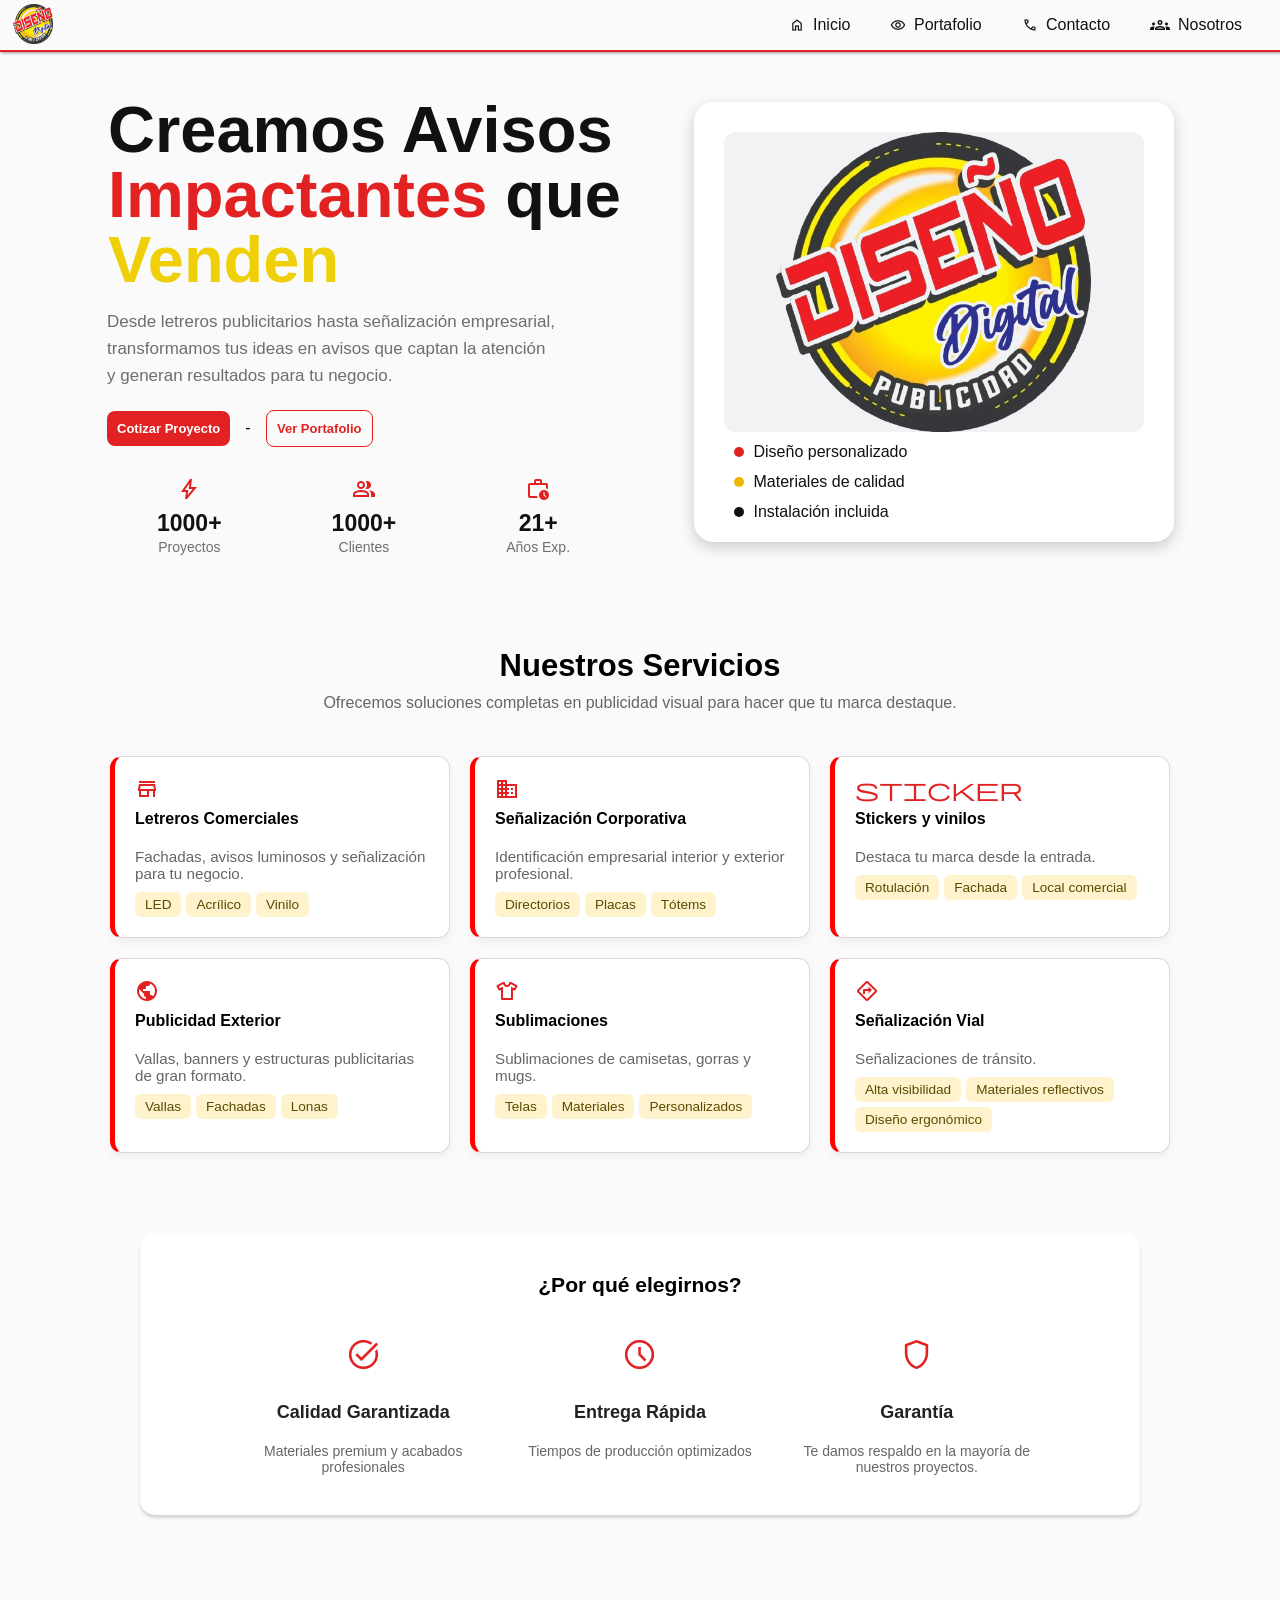
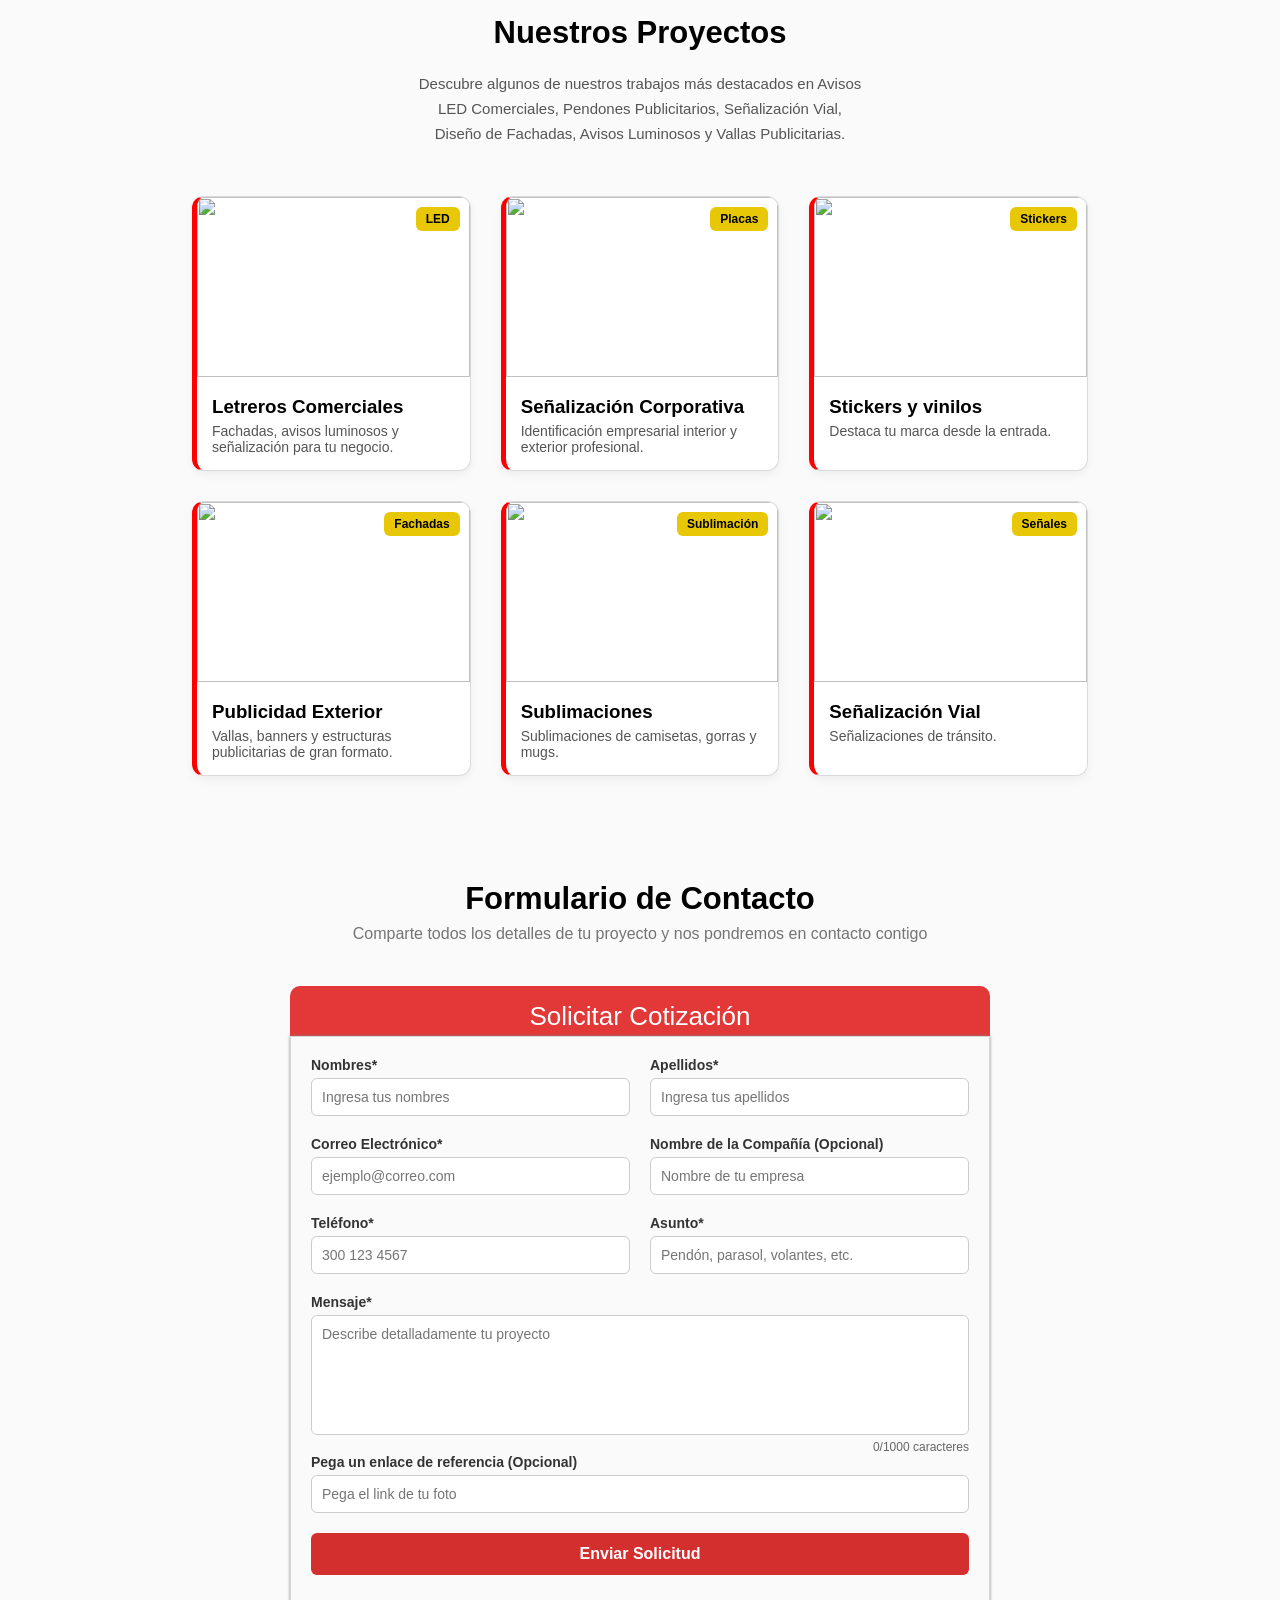
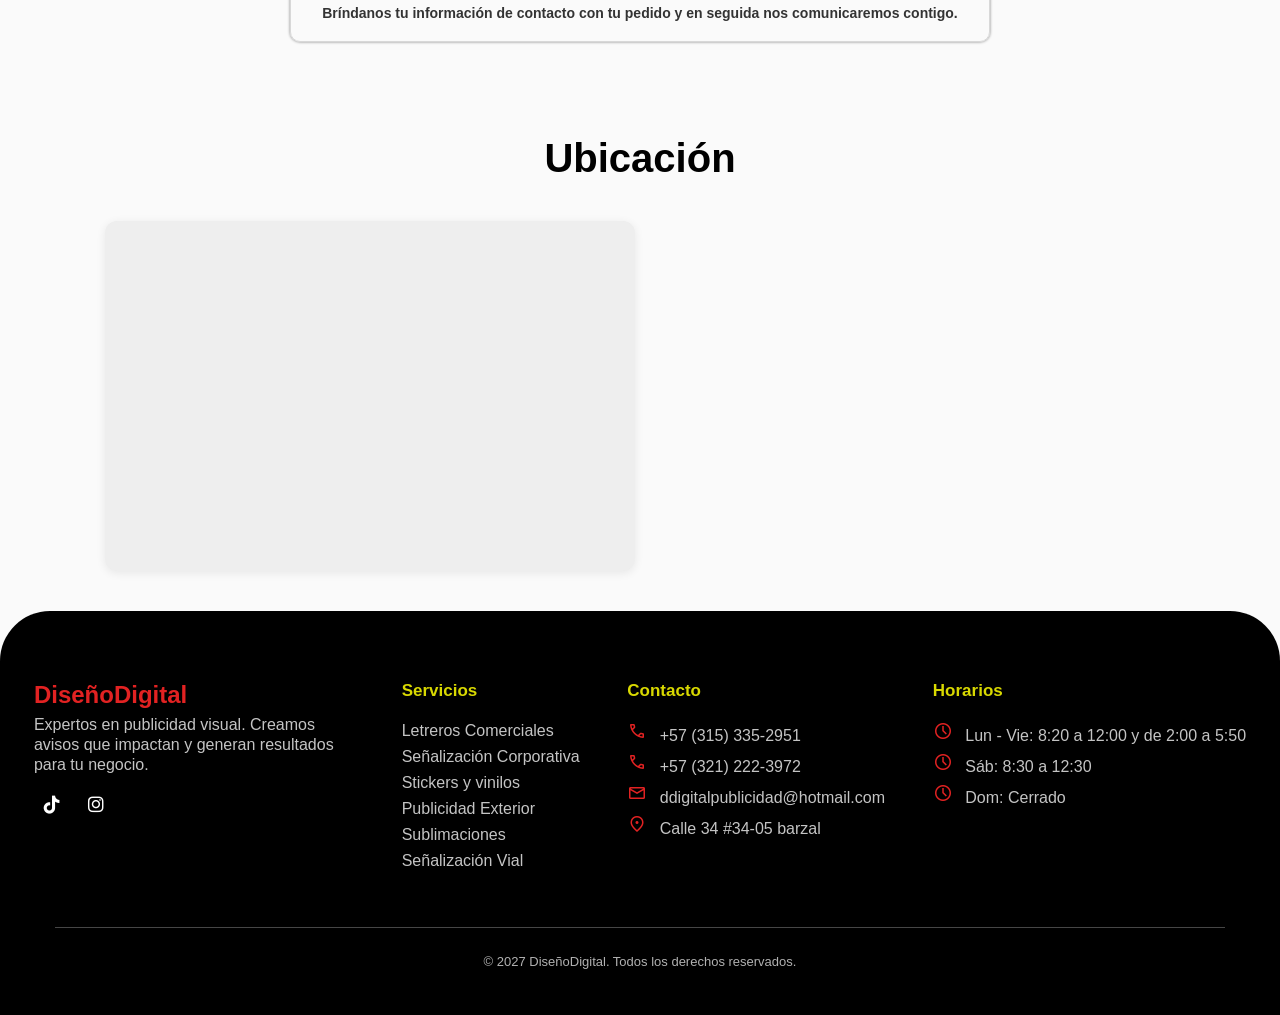
==== commit 09b094b6: "Update website content and responsive fixes" ====
--- a/index.html
+++ b/index.html
@@ -3,17 +3,16 @@
 <head>
     <meta charset="UTF-8">
     <meta name="viewport" content="width=device-width, initial-scale=1.0">
-    <meta name="description" content="Agencia de Diseño digital empresa especializada en crear publicidad para tu empresa. Creamos experiencias únicas para tu marca.">
-    <meta name="keywords" content="publicidad, marketing, marca, exposicion, llamativos, letreros, avisos, pendones, Señalizacion, diseño">
+    <meta name="description" content="Agencia de diseño digital especializada en crear publicidad para empresas. Creamos experiencias únicas para tu marca.">
+    <meta name="keywords" content="publicidad, marketing, marca, exposición, letreros, avisos, pendones, señalización, diseño">
     <meta name="robots" content="index, follow">
     <meta name="author" content="Diseño Digital">
     <meta name="publisher" content="Diseño Digital">
     <!-- <link rel="canonical" href="https://tudominio.com/"> --> <!-- !IMPORTANTE -->
     <link href="https://fonts.googleapis.com/css2?family=Material+Symbols+Outlined" rel="stylesheet">
-    <link href="https://unpkg.com/phosphor-icons@1.4.2/src/css/icons.css" rel="stylesheet">
     <title>Diseño Digital | Inicio</title>
     <script src="https://cdn.jsdelivr.net/npm/emailjs-com@3/dist/email.min.js"></script>
-    <link rel="shortcut icon" href="/Imagenes/Logo.webp" type="image/x-icon">
+    <link rel="shortcut icon" href="Imagenes/Logo-removebg-preview.webp" type="image/x-icon">
     <link rel="stylesheet" href="https://cdnjs.cloudflare.com/ajax/libs/font-awesome/6.4.0/css/all.min.css">
     <link rel="stylesheet" href="Styles/globals.css">
 </head>
@@ -57,12 +56,12 @@
                 <div class="stats">
                     <div>
                         <span class="material-symbols-outlined">bolt</span>
-                        <h2>500+</h2>
+                        <h2>1000+</h2>
                         <p>Proyectos</p>
                     </div>
                     <div>
                         <span class="material-symbols-outlined">group</span>
-                        <h2>500+</h2>
+                        <h2>1000+</h2>
                         <p>Clientes</p>
                     </div>
                     <div>
@@ -75,12 +74,7 @@
             <div class="hero-image">
                 <div class="image-box">
                     <div class="image-placeholder">
-                        <img class="img-prueba" src="Imagenes/prueba de imagen (1).jpg" alt="">
-                        <!-- <img class="img-prueba" src="Imagenes/Logo-removebg-preview.webp"> -->
-                    </div>
-                    <div class="circulos">
-                        <div class="rojo"></div>
-                        <div class="amarillo"></div>
+                        <img class="img-prueba" src="Imagenes/Logo-removebg-preview.webp" alt="">
                     </div>
                     <ul class="features">
                         <li><span class="dot red-dot"></span> Diseño personalizado</li>
@@ -112,7 +106,7 @@
             </div>
             <div class="card">
                 <div class="material-symbols-outlined">domain</div>
-                    <h4>Señalizacion Corporativa</h4>
+                    <h4>Señalización Corporativa</h4>
                     <p>Identificación empresarial interior y exterior profesional.</p>
                 <div class="tags">
                     <span class="tag">Directorios</span>
@@ -121,13 +115,13 @@
                 </div>
             </div>
             <div class="card">
-                <div class="material-symbols-outlined">local_shipping</div>
-                    <h4>Diseño Vehicular</h4>
-                    <p>Convierte tu vehículo en una herramienta publicitaria móvil.</p>
-                <div class="tags">
-                    <span class="tag">Ploteo</span>
-                    <span class="tag">Magnéticos</span>
-                    <span class="tag">Reflectivos</span>
+                <div class="material-symbols-outlined">sticker</div>
+                    <h4>Stickers y vinilos</h4>
+                    <p>Destaca tu marca desde la entrada.</p>
+                <div class="tags">
+                    <span class="tag">Rotulación</span>
+                    <span class="tag">Fachada</span>
+                    <span class="tag">Local comercial</span>
                 </div>
             </div>
             <div class="card">
@@ -152,19 +146,19 @@
             </div>
             <div class="card">
                 <div class="material-symbols-outlined">directions</div>
-                    <h4>Señalizacion Vial</h4>
-                    <p>Señalizaciones de transito.</p>
+                    <h4>Señalización Vial</h4>
+                    <p>Señalizaciones de tránsito.</p>
                 <div class="tags">
                     <span class="tag">Alta visibilidad</span>
                     <span class="tag">Materiales reflectivos</span>
-                    <span class="tag">Diseño ergonomico</span>
+                    <span class="tag">Diseño ergonómico</span>
                 </div>
             </div>
         </div>
     </div>
     <div class="por-que-elegirnos">
         <div class="h3">
-            <h3>¿Por que elegirnos?</h3>
+            <h3>¿Por qué elegirnos?</h3>
         </div>
         <div class="beneficios">
             <div class="beneficio">
@@ -180,7 +174,7 @@
             <div class="beneficio">
                 <div class="material-symbols-outlined">shield</div>
                 <h3>Garantía</h3>
-                <p>Te damos respaldo en la mayoria de nuestros proyectos</p>
+                <p>Te damos respaldo en la mayoría de nuestros proyectos.</p>
             </div>
         </div>
     </div>
@@ -196,7 +190,7 @@
 <div class="galeria">
     <div class="cards LED">
         <div class="card-header">
-            <img src="https://picsum.photos/400/200?1" alt="">
+            <img src="Imagenes/led.png" alt="">
             <span class="tag-portafolio">LED</span>
         </div>
         <div class="card-content">
@@ -206,27 +200,27 @@
     </div>
     <div class="cards Pendones">
         <div class="card-header">
-            <img src="https://picsum.photos/400/200?2" alt="">
+            <img src="Imagenes/Señales de Evacuación y Escalera.png" alt="">
             <span class="tag-portafolio">Placas</span>
         </div>
         <div class="card-content">
-            <h3>Señalizacion Corporativa</h3>
+            <h3>Señalización Corporativa</h3>
             <p>Identificación empresarial interior y exterior profesional.</p>
         </div>
     </div>
     <div class="cards Señalización">
         <div class="card-header">
-            <img src="https://picsum.photos/400/200?3" alt="">
+            <img src="Imagenes/stickers.png" alt="">
             <span class="tag-portafolio">Stickers</span>
         </div>
         <div class="card-content">
-            <h3>Diseño Vehicular</h3>
-            <p>Convierte tu vehículo en una herramienta publicitaria móvil.</p>
+            <h3>Stickers y vinilos</h3>
+            <p>Destaca tu marca desde la entrada.</p>
         </div>
     </div>
     <div class="cards Fachadas">
         <div class="card-header">
-            <img src="https://picsum.photos/400/200?4" alt="">
+            <img src="Imagenes/Fachada.png" alt="">
             <span class="tag-portafolio">Fachadas</span>
         </div>
         <div class="card-content">
@@ -236,8 +230,8 @@
     </div>
     <div class="cards Luminosos">
         <div class="card-header">
-            <img src="https://picsum.photos/400/200?5" alt="">
-            <span class="tag-portafolio">Sublimacion</span>
+            <img src="Imagenes/Mugs.png" alt="">
+            <span class="tag-portafolio">Sublimación</span>
         </div>
         <div class="card-content">
             <h3>Sublimaciones</h3>
@@ -246,12 +240,12 @@
     </div>
     <div class="cards Vallas">
         <div class="card-header">
-            <img src="https://picsum.photos/400/200?6" alt="">
+            <img src="Imagenes/señales.png" alt="">
             <span class="tag-portafolio">Señales</span>
         </div>
         <div class="card-content">
-            <h3>Señalizacion Vial</h3>
-            <p>Señalizaciones de transito.</p>
+            <h3>Señalización Vial</h3>
+            <p>Señalizaciones de tránsito.</p>
         </div>
     </div>
 </div>
@@ -270,31 +264,31 @@
         </div>
         <form id="contact-form" enctype="multipart/form-data" method="post">
         <div class="form-group">
-            <label for="nombres">Nombres *</label>
+            <label for="nombre">Nombres*</label>
             <input type="text" id="nombre" name="nombre" placeholder="Ingresa tus nombres" required>
         </div>
         <div class="form-group">
-            <label for="apellidos">Apellidos *</label>
+            <label for="apellidos">Apellidos*</label>
             <input type="text" id="apellidos" name="apellidos" placeholder="Ingresa tus apellidos" required>
         </div>
         <div class="form-group">
-            <label for="correo">Correo Electrónico *</label>
+            <label for="correo">Correo Electrónico*</label>
             <input type="email" id="correo" name="correo" placeholder="ejemplo@correo.com" required>
         </div>
         <div class="form-group">
-            <label for="empresa">Nombre de la Compañía (Opcional)</label>
-            <input type="text" id="compañia" name="compañia" placeholder="Nombre de tu empresa">
-        </div>
-        <div class="form-group">
-            <label for="telefono">Teléfono *</label>
+            <label for="compania">Nombre de la Compañía (Opcional)</label>
+            <input type="text" id="compania" name="compania" placeholder="Nombre de tu empresa">
+        </div>
+        <div class="form-group">
+            <label for="telefono">Teléfono*</label>
             <input type="tel" id="telefono" name="telefono" placeholder="300 123 4567" required>
         </div>
         <div class="form-group">
-            <label for="asunto">Asunto *</label>
-            <input type="text" id="asunto" name="asunto" placeholder="Pendon, parasol, volantes, etc" required>
+            <label for="asunto">Asunto*</label>
+            <input type="text" id="asunto" name="asunto" placeholder="Pendón, parasol, volantes, etc." required>
         </div>
         <div class="form-group full-width">
-        <label for="mensaje">Mensaje *</label>
+        <label for="mensaje-textarea">Mensaje*</label>
         <textarea id="mensaje-textarea" name="mensaje" maxlength="1000" placeholder="Describe detalladamente tu proyecto" required></textarea>
         <div class="char-counter" id="char-counter">0/1000 caracteres</div>
         <div class="form-group">
@@ -303,10 +297,10 @@
         </div>
         </div>
             <button class="btn-form" type="submit">Enviar Solicitud</button>
-        <p class="final-message">
+        <p class="final-message" aria-live="polite">
         Bríndanos tu información de contacto con tu pedido y en seguida nos comunicaremos contigo.</p>
         </form>
-        <script src="/js/Funcionamiento.js"></script>
+        <script src="js/Funcionamiento.js"></script>
     </div>
 </section>
 <!-- ?Termina el formulario -->
@@ -316,7 +310,7 @@
     <div class="div-map-container">
         <iframe class="map" src="https://www.google.com/maps/embed?pb=!1m18!1m12!1m3!1d351.73042474613504!2d-73.63704485001657!3d4.146339241374393!2m3!1f0!2f0!3f0!3m2!1i1024!2i768!4f13.1!3m3!1m2!1s0x8e3e2de408b732e1%3A0xb4b794374e6c9502!2sDise%C3%B1o%20Digital!5e0!3m2!1ses-419!2sco!4v1756250403348!5m2!1ses-419!2sco" width="600" height="450" style="border:0;" allowfullscreen="" loading="lazy" referrerpolicy="no-referrer-when-downgrade">
         </iframe>
-        <img class="img-section-map" src="https://picsum.photos/600/400?random=1" alt="">
+        <img class="img-section-map" src="Imagenes/Fachada de impresión digital y diseño.png" alt="">
     </div>
 </section>
 <!-- ?Termina el mapa -->
@@ -327,20 +321,19 @@
             <h2 class="h2-logo">DiseñoDigital</h2>
             <p class="footer-p">Expertos en publicidad visual. Creamos avisos que impactan y generan resultados para tu negocio.</p>
             <div class="social-icons">
-                <div><a href="#"><i class="fa-brands fa-tiktok"></i></a></div>
-                <div><a href="#"><i class="fab fa-instagram"></i></a></div>
-                <div><a href="#"><i class="fab fa-twitter"></i></a></div>
+                <div><a href="https://www.tiktok.com/@ddigitalpub"><i class="fa-brands fa-tiktok"></i></a></div>
+                <div><a href="https://www.instagram.com/ddigitalpublicidad/"><i class="fab fa-instagram"></i></a></div>
             </div>
         </div>
         <div class="footer-section">
             <h3>Servicios</h3>
             <ul>
             <li>Letreros Comerciales</li>
-            <li>Señalizacion Corporativa</li>
-            <li>Diseño Vehicular</li>
+            <li>Señalización Corporativa</li>
+            <li>Stickers y vinilos</li>
             <li>Publicidad Exterior</li>
             <li>Sublimaciones</li>
-            <li>Señalizacion Vial</li>
+            <li>Señalización Vial</li>
             </ul>
         </div>
         <div class="footer-section">
@@ -352,14 +345,15 @@
         </div>
         <div class="footer-section">
             <h3>Horarios</h3>
-            <p><i class="material-symbols-outlined">schedule</i> Lun - Vie: 8:00 a 12:00 y de 2:00 a 6:00</p>
-            <p><i class="material-symbols-outlined">schedule</i> Sáb: 8:00 - 1:00 Dom: Cerrado</p>
+            <p><i class="material-symbols-outlined">schedule</i> Lun - Vie: 8:20 a 12:00 y de 2:00 a 5:50</p>
+            <p><i class="material-symbols-outlined">schedule</i> Sáb: 8:30 a 12:30</p>
+            <p><i class="material-symbols-outlined">schedule</i> Dom: Cerrado</p>
         </div>
         <div class="copyright">
-        <p class="copyright-p">© 2025 DiseñoDigital. Todos los derechos reservados.</p>
+        <p class="copyright-p">© 2027 DiseñoDigital. Todos los derechos reservados.</p>
         </div>
     </div>
 </footer>
 <!-- ?Termina el footer -->
 </body>
-</html>
+</html>
--- a/Styles/globals.css
+++ b/Styles/globals.css
@@ -18,6 +18,7 @@
 header {
     box-shadow: 1px 1px 3px rgb(152, 150, 150);
     border-bottom: 2px solid #e22222;
+    width: 100%;
 }
 
 .head img {
@@ -32,19 +33,22 @@
 }
 
 .navbar {
-    max-width: 1200px;
-    margin: auto;
-    padding: 15px;
-    display: flex;
-    justify-content: space-between;
+    width: 100%;
+    max-width: none;
+    margin: 0;
+    padding: 15px 3vw;
+    display: flex;
     justify-content: flex-end;
     align-items: center;
 }
 
 .nav-links {
+    display: flex;
+    align-items: center;
+    gap: 40px;
     list-style: none;
-    display: flex;
-    gap: 40px;
+    margin: 0;
+    padding: 0;
 }
 
 .nav-links a {
@@ -80,7 +84,6 @@
   position: relative;
   margin-bottom: 80px;
 }
-
 
 .container {
     max-width: 1200px;
@@ -102,7 +105,7 @@
   justify-content: space-between;
   gap: 40px;
 } */
-    /* ¿POR QUE?
+    /* ¿POR QUÉ?
     padding: 0 20px → evita que el contenido “toque” los bordes en móvil
     margin: 0 auto → más estándar que solo auto
     ❌ flex-wrap: wrap → mejor manejar el wrap por media query, no siempre */
@@ -228,6 +231,7 @@
     max-height: 440px;
     max-width: 480px;
     margin-bottom: 120px;
+    margin-top: 50px;
     background-color: white;
     border-radius: 20px;
     padding: 30px;
@@ -239,52 +243,16 @@
   height: 300px;
   width: 100%;
   border-radius: 12px;
-  overflow: hidden;         /* recorta imagen dentro del marco */
-  position: relative;       /* por si después ponés overlays */
-  display: block;           /* no hace falta flex acá */
-}
-
-.circulos {
-    position: relative;
-    border-radius: 50%;
-    opacity: 0.16;
-}
-
-.rojo {
-    width: 95px;
-    height: 95px;
-    background-color: #e22222;
-    position: absolute;
-    bottom: -110px;
-    left: -45px;
-    border-radius: 100%;
-    z-index: 10;
-}
-
-.amarillo {
-    width: 95px;
-    height: 95px;
-    background-color: yellow;
-    position: absolute;
-    top: -370px;
-    right: -50px;
-    border-radius: 100%;
-    z-index: 10;
-}
-
-/* VIEJO => .img-prueba {
-    max-height: 300px;
-    max-width: 320px;
+  overflow: hidden;
+  position: relative;
+  display: block;
+}
+
+.img-prueba {
     margin: auto;
-    border-radius: 10px;
-} */
-
-/* NUEVO */
-.img-prueba {
-  width: 100%;
-  height: 100%;
-  object-fit: cover;        /* llena el marco sin deformar */
-  display: block;
+    width: 75%;
+    height: 100%;
+    display: block;
 }
 
 
@@ -322,7 +290,7 @@
 
 .servicios-titulo {
     margin: auto;
-    margin-top: -35px;
+    margin-top: -100px;
     text-align: center;
     line-height: 48px;
 }
@@ -333,6 +301,8 @@
 
 .servicios-titulo p {
     color: #666666;
+    text-wrap: balance;
+    line-height: 1.6;
 }
 
 .servicios {
@@ -399,8 +369,9 @@
 .por-que-elegirnos {
     text-align: center;
     padding: 40px 0;
-    width: 1000px; /* NO DAR ANCHO FIJO */
+    width: 1000px;
     margin: auto;
+    margin-top: 80px;
     background-color: #ffffff;
     border-radius: 15px;
     box-shadow: 0 3px 3px rgb(213, 213, 213);
@@ -462,7 +433,7 @@
     text-align: center;
     margin: 40px;
     margin-top: 100px;
-    line-height: 40px;
+    line-height: 1.5;
 }
 
 .div-form h2 {
@@ -546,6 +517,34 @@
     font-size: 12px;
     color: #666;
     margin-top: 5px;
+}
+
+.image-reference input[type="file"]::file-selector-button {
+    background: #d32f2f;
+    color: white;
+    border: none;
+    border-radius: 4px;
+    padding: 8px 12px;
+    margin-right: 10px;
+    cursor: pointer;
+}
+
+.image-reference input[type="file"]::file-selector-button:hover {
+    background: #c52929;
+}
+
+.image-file-name {
+    margin: 0;
+    color: #666;
+    font-size: 12px;
+}
+
+.image-preview {
+    max-width: 180px;
+    max-height: 180px;
+    object-fit: contain;
+    border: 1px solid #ccc;
+    border-radius: 6px;
 }
 
 button {
@@ -748,13 +747,14 @@
     color: #555;
     font-size: 15px;
     line-height: 25px;
+    text-wrap: balance;
 }
 
 .galeria {
     display: grid;
-    grid-template-columns: repeat(auto-fit, minmax(280px, 1fr));
+    grid-template-columns: repeat(3, 1fr);
     gap: 30px;
-    width: 90%;
+    width: 70%;
     margin: auto;
 }
 
@@ -817,6 +817,15 @@
 /* Tablet / pantallas medianas */
 @media (max-width: 992px) {
 
+  .navbar {
+    justify-content: center;
+  }
+  .nav-links {
+    gap: 18px;
+    flex-wrap: wrap;
+    justify-content: center;
+  }
+
   .hero-text {
     padding-left: 0;
   }
@@ -853,137 +862,176 @@
     width: 92%;
   }
 }
-/* ===== Móvil ===== */
+/* ===== Movil ===== */
 @media (max-width: 768px) {
-  /* Header */
-  .head img {
+
+.head img {
+    display: block;
     position: static;
-    margin: 0;
+    margin: 0 auto;
     height: 38px;
     width: 38px;
-  }
-  .logo {
-    justify-self: center; /* Centra el logo en pantallas pequeñas */
-    margin: 5px;
-  }
-  .navbar {
-    justify-content: center; /* Centro los link del nav (va a gusto eso) */
+}
+
+.navbar {
+    justify-content: center;
     padding: 12px;
-  }
-  .nav-links {
-    gap: 16px;
+}
+
+.nav-links {
+    gap: 18px;
     flex-wrap: wrap;
     justify-content: center;
-  }
-  .nav-links a {
+}
+
+.nav-links a {
     font-size: 14px;
-  }
+}
+
   /* Hero: apilar */
-  .container {
+.container {
     flex-direction: column;
     align-items: stretch;
     gap: 24px;
-  }
-  .hero-text,
-  .hero-image {
+}
+
+.hero-text,
+.hero-image {
     min-width: 0;
-  }
-  .hero-text h1 {
+}
+
+.hero-text {
+    width: 100%;
+}
+
+.hero-text h1 {
+    margin-top: 20px;
     font-size: 42px;
-    margin-top: 15px;
-  }
-  .hero-text p {
+    text-align: center;
+}
+
+.hero-text p {
     font-size: 15px;
-  }
-  .buttons {
+    white-space: normal;
+    text-align: center;
+    text-wrap: balance;
+}
+
+.hero-text p br {
+    display: none;
+}
+
+.hero-portafolio h1 {
+    font-size: 30px;
+}
+
+.buttons {
+    width: 100%;
+    padding-top: 20px;
     flex-wrap: wrap;
+    justify-content: center;
     gap: 10px;
-  }
-  .stats {
+}
+
+.stats {
+    width: 100%;
     gap: 24px;
     margin: 0;
-    justify-content: flex-start;
+    justify-content: center;
     flex-wrap: wrap;
-  }
+}
+
   /* Imagen del hero */
-  .image-box {
+.image-box {
     max-width: 100%;
     padding: 18px;
     margin-bottom: 20px;
-  }
-  .image-placeholder {
+}
+
+.image-placeholder {
     width: 100%;
     height: auto;
     min-height: 220px;
-  }
-  .img-prueba {
-    max-width: 100%;
-    max-height: none;
+}
+
+.img-prueba {
+    max-width: 65%;
+    max-height: 100%;
     height: auto;
-  }
-  /* Evitar que los circulos se salgan */
-  .rojo {
-    left: -20px;
-    bottom: -80px;
-  }
-  .amarillo {
-    right: -20px;
-    top: -300px;
-  }
+    display: block;
+}
+
+.galeria {
+    grid-template-columns: repeat(1, 1fr);
+    width: 80%;
+}
+
   /* Secciones con width fijo -> fluido */
-  .por-que-elegirnos {
+.por-que-elegirnos {
     width: 92%;
     padding: 28px 14px;
-  }
-  .portafolio-titulo {
+}
+
+.portafolio-titulo {
     width: 92%;
-  }
-
+}
   /* Adaptación de Nuestro Servicios */
-  .servicios {
+.servicios {
     grid-template-columns: repeat(2, 1fr); /* Hago que los cuadros se formen de a dos columnas */
-    grid-template-rows: repeat(3, 1fr) /* y de a tres filas */
-  }
+}
+
   /* Formulario */
-  .div-container {
+.div-container {
     width: 92%;
     height: auto;
-  }
-  .div-form-header {
+}
+
+.div-form-header {
     width: 92%;
-  }
-  form {
+}
+
+form {
     width: 92%;
     grid-template-columns: 1fr;
-  }
-  .full-width,
-  button,
-  .final-message {
+}
+
+.full-width,
+button,
+.final-message {
     grid-column: span 1;
-  }
+}
+
   /* Mapa: columna */
-  .div-map-container {
+.div-map-container {
     flex-direction: column;
     width: 92%;
     gap: 16px;
-  }
-  .map {
+}
+
+.map {
     width: 100%;
     min-width: 0;
     max-width: 100%;
     height: 320px;
-  }
-  .img-section-map {
+}
+
+.img-section-map {
     width: 100%;
     max-width: 100%;
-  }
+}
+
   /* Footer */
-  .footer-container {
+.footer {
+    border-radius: 0;
+}
+
+.footer-container {
     justify-content: flex-start;
-  }
-  .copyright {
+}
+
+.copyright {
     width: 92%;
-  }
+}
 }
 /* ===== Móvil chico ===== */
 @media (max-width: 480px) {
@@ -996,7 +1044,7 @@
   }
 
   .nav-links {
-    gap: 10px;
+    gap: 18px;
   }
 
   .btn-primary,
@@ -1017,7 +1065,6 @@
   }
 
   /* Cualquier bloque con ancho fijo: que sea fluido */
-  .por-que-elegirnos,
   .div-container,
   .div-form-header,
   form,
@@ -1034,7 +1081,12 @@
   }
 
   /* Imagen hero: tenía width fija (420px) */
-  .image-box,
+  .image-box {
+    width: 100%;
+    max-width: 480px;
+    margin-inline: auto;
+  }
+
   .image-placeholder {
     max-width: 100%;
     width: 100%;
@@ -1043,12 +1095,13 @@
   /* Map: min-width te rompe en pantallas chicas */
   .map {
     min-width: 0;
-    width: 100%;
+    width: 90%;
     max-width: 100%;
+    margin-bottom: 10px;
   }
 
   .img-section-map {
-    width: 100%;
+    width: 90%;
     max-width: 100%;
   }
 
@@ -1065,17 +1118,28 @@
 
     /* El hero ya no debe superponerse */
   .hero {
-    margin-bottom: 120px;
+    margin-bottom: 0;
   }
 
   /* Imagen del hero: que fluya normal */
   .hero-image {
     position: static;
+    display: flex;
+    justify-content: center;
+    width: 100%;
   }
 
   /* Cualquier imagen grande arriba */
   .image-box {
     margin-bottom: 0;
+  }
+
+  .img-prueba {
+    width: auto;
+    max-width: 100%;
+    height: 100%;
+    object-fit: contain;
+    margin: 0 auto;
   }
 
   /* Servicios bajan correctamente */
@@ -1088,3 +1152,48 @@
     height: 220px;
   }
 }
+
+@media (max-width: 480px) {
+  .final-message {
+    font-size: 13px;
+    line-height: 1.4;
+    text-wrap: balance;
+  }
+
+  .servicios {
+    grid-template-columns: repeat(2, minmax(0, 1fr));
+    gap: 12px;
+    margin: 24px auto;
+    padding: 0 14px;
+  }
+
+  .card {
+    padding: 14px;
+    border-left-width: 4px;
+  }
+
+  .card .material-symbols-outlined {
+    font-size: 20px;
+  }
+
+  .card h4 {
+    font-size: 0.9rem;
+    line-height: 1.2;
+    padding-bottom: 8px;
+  }
+
+  .card p {
+    font-size: 0.82rem;
+    line-height: 1.3;
+    margin-bottom: 8px;
+  }
+
+  .tags {
+    gap: 4px;
+  }
+
+  .tag {
+    padding: 4px 8px;
+    font-size: 0.75rem;
+  }
+}
